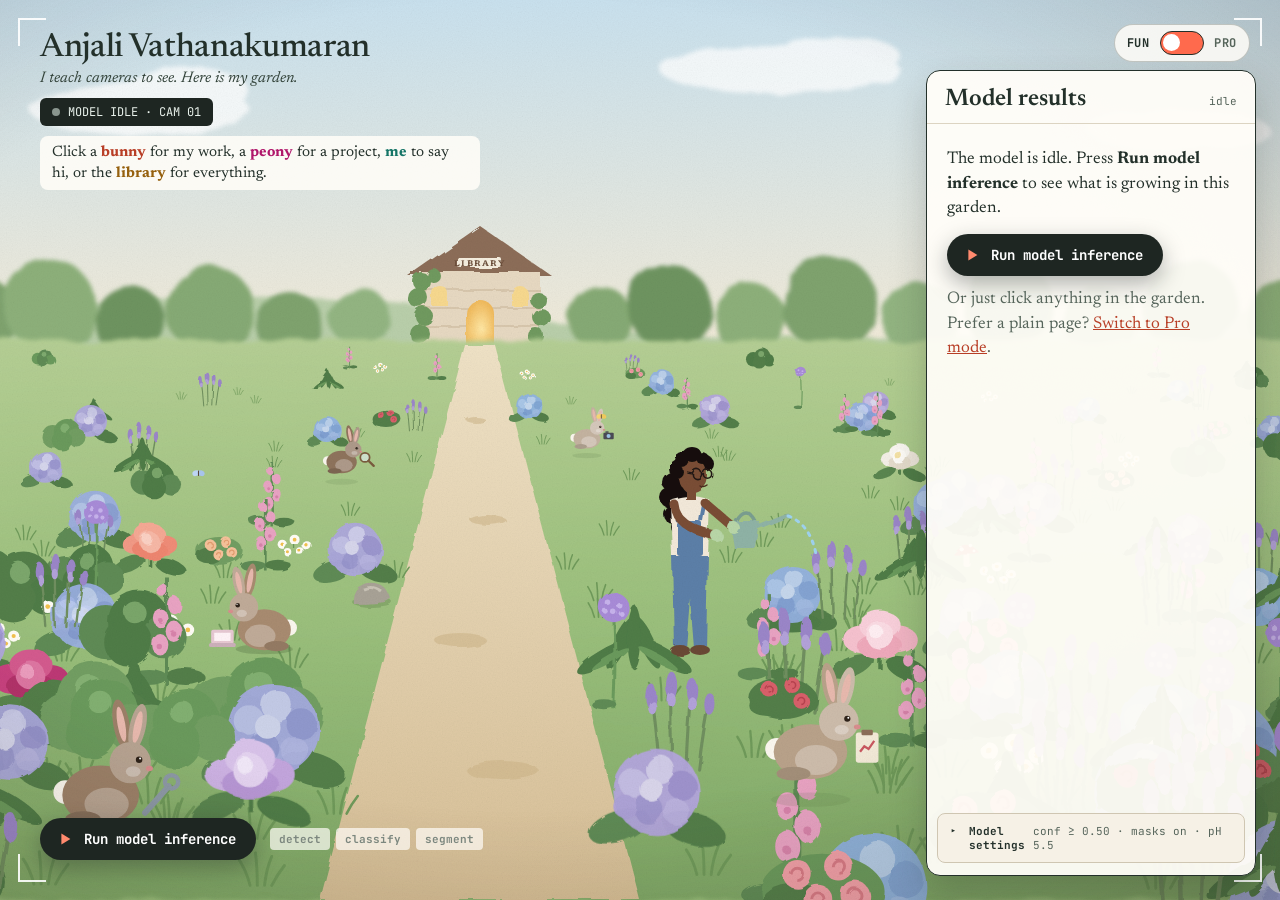
==== site/index.html @ 5f3bd673 "website creation" ====
<!doctype html>
<html lang="en">
<head>
  <meta charset="utf-8">
  <meta name="viewport" content="width=device-width, initial-scale=1, viewport-fit=cover">
  <title>Anjali Vathanakumaran · The Garden</title>
  <meta name="description" content="Anjali Vathanakumaran, Computer Engineering at the University of Waterloo. A watercolour garden where a computer vision model finds my work experience and projects.">
  <link rel="icon" href="favicon.svg" type="image/svg+xml">
  <link rel="canonical" href="https://anjaliv.ca/">
  <meta property="og:type" content="website">
  <meta property="og:url" content="https://anjaliv.ca/">
  <meta property="og:title" content="Anjali Vathanakumaran · The Garden">
  <meta property="og:description" content="Computer Engineering at the University of Waterloo. Firmware, computer vision and full-stack software.">
  <meta name="theme-color" content="#9BC07C">
  <link rel="preconnect" href="https://fonts.googleapis.com">
  <link rel="preconnect" href="https://fonts.gstatic.com" crossorigin>
  <link rel="stylesheet" href="https://fonts.googleapis.com/css2?family=Newsreader:ital,opsz,wght@0,6..72,400;0,6..72,500;0,6..72,600;1,6..72,400&family=JetBrains+Mono:wght@400;600;700&display=swap">
  <link rel="stylesheet" href="assets/css/garden.css">
</head>
<body>
  <main class="stage" id="stage">
    <svg id="scene" viewBox="0 0 1440 900" preserveAspectRatio="xMidYMid slice" role="img"
         aria-label="A watercolour garden path leading to a small stone library. Bunnies hop between peonies and hydrangeas while a gardener waters the flowers."></svg>

    <div class="corners" aria-hidden="true"><i></i><i></i><i></i><i></i></div>

    <header class="hud">
      <h1 class="name" id="name"></h1>
      <p class="tagline" id="tagline"></p>
      <p class="live" id="live"><span class="dot"></span><span id="liveText">MODEL IDLE · CAM 01</span></p>
      <p class="hint" id="hint">Click a <b class="c-bunny">bunny</b> for my work, a <b class="c-peony">peony</b> for a project, <b class="c-person">me</b> to say hi, or the <b class="c-building">library</b> for everything.</p>
      <p class="pan-hint">Drag to look around. Tap anything to inspect it.</p>
    </header>

    <a class="mode" href="pro.html" aria-label="Switch to Pro mode">
      <span class="on">Fun</span><span class="switch" aria-hidden="true"><span></span></span><span>Pro</span>
    </a>

    <div class="controls">
      <button class="run" id="runBtn" type="button">
        <svg viewBox="0 0 20 20" aria-hidden="true"><path id="runIcon" d="M6 4 L16 10 L6 16 Z"></path></svg>
        <span id="runLabel">Run model inference</span>
      </button>
      <ol class="stages" id="stages" aria-label="Model pipeline">
        <li data-stage="detect">detect</li>
        <li data-stage="classify">classify</li>
        <li data-stage="segment">segment</li>
      </ol>
    </div>

    <button class="panel-toggle" id="panelToggle" type="button" aria-controls="panel" aria-expanded="false">Model results</button>
    <aside class="panel" id="panel" aria-label="Model results">
      <div class="panel-head">
        <h2>Model results</h2>
        <span class="count" id="objCount">idle</span>
      </div>
      <div class="panel-body" id="panelBody"></div>
      <details class="settings" id="settings">
        <summary><span>Model settings</span><span class="summary-vals" id="settingsSummary"></span></summary>
        <label for="conf">Confidence threshold <output id="confOut">0.50</output></label>
        <input type="range" id="conf" min="0.1" max="0.95" step="0.05" value="0.5">
        <label class="check" for="masks"><input type="checkbox" id="masks" checked> Show segmentation masks</label>
        <label for="ph">Soil pH <output id="phOut">5.5</output></label>
        <input type="range" id="ph" min="4.5" max="8" step="0.1" value="5.5">
        <p class="small">Hydrangeas really do change colour with soil pH: acidic soil turns them blue, alkaline soil turns them pink.</p>
        <p class="small">The detections here are scripted for fun. The work behind them is real.</p>
      </details>
    </aside>

    <div class="hovercard" id="hovercard" hidden></div>
  </main>

  <div class="overlay" id="overlay" hidden>
    <div class="window" id="window" role="dialog" aria-modal="true" aria-labelledby="winTitle"></div>
  </div>

  <noscript><p class="noscript">This garden needs JavaScript. <a href="pro.html">See the Pro version instead.</a></p></noscript>

  <script src="assets/js/data.js"></script>
  <script src="assets/js/garden.js"></script>
</body>
</html>
---- site/assets/css/garden.css ----
/* The garden (Fun mode). One screen, no page scroll: windows scroll inside themselves. */
:root {
  --ink: #23302A;
  --muted: #56655B;
  --paper: #FFFDF8;
  --paper-2: #F6F1E6;
  --rule: #DCD4C2;
  --hud: #1E2622;
  --bunny: #FF6A4D;
  --bunny-ink: #B83E26;
  --peony: #E0218A;
  --peony-ink: #B0176B;
  --person: #1E9C8C;
  --person-ink: #157567;
  --building: #E8A33D;
  --building-ink: #95600E;
  --serif: "Newsreader", Georgia, "Times New Roman", serif;
  --mono: "JetBrains Mono", ui-monospace, Menlo, Consolas, monospace;
  color-scheme: light;
}

* { box-sizing: border-box; }
html, body { height: 100%; margin: 0; }
body { background: #CFE3D2; color: var(--ink); font-family: var(--serif); overflow: hidden; }
button { font: inherit; color: inherit; cursor: pointer; }
a { color: inherit; }
:focus-visible { outline: 3px solid var(--peony); outline-offset: 3px; }
[hidden] { display: none !important; }

.stage { position: relative; width: 100%; height: 100vh; height: 100dvh; overflow: hidden; background: linear-gradient(#CFE6F2 0 38%, #9BC07C 38% 100%); }
#scene { position: absolute; inset: 0; width: 100%; height: 100%; display: block; }
#scene .hit { cursor: pointer; }
#scene .hit:focus-visible { outline: none; }
#scene .hit:focus-visible .focus-ring { opacity: 1; }
.focus-ring { opacity: 0; fill: none; stroke: #FFFFFF; stroke-width: 2; stroke-dasharray: 5 4; }

/* viewfinder corners */
.corners i { position: absolute; width: 28px; height: 28px; border: 0 solid rgba(255, 255, 255, .9); pointer-events: none; }
.corners i:nth-child(1) { left: 18px; top: 18px; border-left-width: 2px; border-top-width: 2px; }
.corners i:nth-child(2) { right: 18px; top: 18px; border-right-width: 2px; border-top-width: 2px; }
.corners i:nth-child(3) { left: 18px; bottom: 18px; border-left-width: 2px; border-bottom-width: 2px; }
.corners i:nth-child(4) { right: 18px; bottom: 18px; border-right-width: 2px; border-bottom-width: 2px; }

.hud { position: absolute; left: 40px; top: 32px; max-width: min(560px, 60vw); pointer-events: none; }
.name { margin: 0; font-size: clamp(26px, 2.6vw, 38px); font-weight: 500; line-height: 1.05; letter-spacing: -.01em; }
.tagline { margin: 4px 0 12px; font-size: clamp(15px, 1.2vw, 18px); font-style: italic; color: #33433A; }
.live { display: inline-flex; align-items: center; gap: 8px; margin: 0; padding: 6px 12px; border-radius: 6px; background: var(--hud); color: #E9F2EC; font-family: var(--mono); font-size: 12px; font-variant-numeric: tabular-nums; }
.live .dot { width: 8px; height: 8px; border-radius: 50%; background: #8A968F; }
.live.on .dot { background: #FF5A4A; animation: pulse 1.2s ease-in-out infinite; }
@keyframes pulse { 50% { opacity: .35; } }

.mode { position: absolute; top: 24px; right: 30px; display: flex; align-items: center; gap: 10px; text-decoration: none; font-family: var(--mono); font-size: 12px; font-weight: 700; letter-spacing: .06em; text-transform: uppercase; color: var(--ink); background: rgba(255, 253, 248, .85); padding: 6px 12px; border-radius: 999px; border: 1px solid rgba(35, 48, 42, .25); z-index: 3; }
.mode .switch { width: 44px; height: 24px; border-radius: 999px; background: var(--bunny); border: 1.5px solid var(--ink); position: relative; }
.mode .switch span { position: absolute; top: 2px; left: 2px; width: 17px; height: 17px; border-radius: 50%; background: #FFFFFF; transition: transform .2s; }
.mode:hover .switch span { transform: translateX(19px); }
.mode span:last-child { color: var(--muted); }

.controls { position: absolute; left: 40px; bottom: 40px; display: flex; align-items: center; gap: 14px; flex-wrap: wrap; z-index: 2; }
.run { display: inline-flex; align-items: center; gap: 10px; padding: 12px 20px 12px 16px; border-radius: 999px; border: 0; background: var(--hud); color: #FFFFFF; font-family: var(--mono); font-size: 14px; font-weight: 700; box-shadow: 0 8px 22px rgba(30, 38, 34, .35); }
.run svg { width: 18px; height: 18px; fill: #FF8A6E; }
.run:hover { background: #2C3832; }
.run.on svg { fill: #FFFFFF; }
.stages { display: flex; gap: 6px; margin: 0; padding: 0; list-style: none; font-family: var(--mono); font-size: 11px; font-weight: 700; }
.stages li { padding: 4px 9px; border-radius: 4px; background: rgba(255, 253, 248, .7); color: #7C877F; }
.stages li.done { background: #DDEBDD; color: #2F6B3A; }
.stages li.done::after { content: " ✓"; }
.stages li.active { background: var(--hud); color: #FFFFFF; }

.hint { margin: 10px 0 0; padding: 6px 12px; border-radius: 8px; background: rgba(255, 253, 248, .88); font-size: 15px; line-height: 1.4; max-width: 440px; }
.c-bunny { color: var(--bunny-ink); } .c-peony { color: var(--peony-ink); } .c-person { color: var(--person-ink); } .c-building { color: var(--building-ink); }

/* results panel */
.panel { position: absolute; right: 24px; top: 70px; bottom: 24px; width: 330px; display: flex; flex-direction: column; background: rgba(255, 253, 248, .95); border: 1.5px solid var(--ink); border-radius: 14px; box-shadow: 0 16px 36px rgba(30, 38, 34, .22); overflow: hidden; z-index: 2; }
.panel-head { display: flex; align-items: baseline; justify-content: space-between; padding: 16px 18px 12px; border-bottom: 1px solid var(--rule); }
.panel-head h2 { margin: 0; font-size: 24px; font-weight: 600; }
.count { font-family: var(--mono); font-size: 11px; color: var(--muted); }
.panel-body { flex: 1; overflow-y: auto; padding: 6px 10px 10px; }
.idle { padding: 18px 10px; display: grid; gap: 12px; }
.idle p { margin: 0; font-size: 17px; line-height: 1.45; }
.idle .run { justify-self: start; }
.idle .small a { color: var(--bunny-ink); }
.group-title { font-family: var(--mono); font-size: 10.5px; font-weight: 700; letter-spacing: .1em; color: var(--muted); padding: 10px 8px 4px; margin: 0; }
.row { width: 100%; display: grid; grid-template-columns: 10px 40px minmax(0, 1fr) auto; gap: 8px; align-items: center; padding: 7px 8px; border: 0; border-radius: 6px; background: transparent; text-align: left; font-family: var(--serif); font-size: 15px; animation: rowin .35s ease both; }
.row:hover, .row.hl { background: #F2EADB; }
.row .sw { width: 10px; height: 10px; }
.row .cf { font-family: var(--mono); font-size: 11px; font-variant-numeric: tabular-nums; }
.row .yr { font-family: var(--mono); font-size: 11px; color: var(--muted); }
.row .nm { min-width: 0; overflow: hidden; text-overflow: ellipsis; white-space: nowrap; }
@keyframes rowin { from { opacity: 0; transform: translateX(8px); } }
.small { margin: 0; font-size: 13px; line-height: 1.45; color: var(--muted); }

.settings { margin: 0 10px 12px; border: 1px solid #CFC6B2; border-radius: 8px; background: var(--paper-2); }
.settings summary { display: flex; justify-content: space-between; gap: 8px; padding: 10px 12px; font-family: var(--mono); font-size: 11px; font-weight: 700; cursor: pointer; list-style: none; }
.settings summary::-webkit-details-marker { display: none; }
.settings summary::before { content: "▸"; margin-right: 4px; }
.settings[open] summary::before { content: "▾"; }
.settings summary span:first-child { flex: 1; }
.summary-vals { font-weight: 400; color: var(--muted); }
.settings label { display: flex; justify-content: space-between; padding: 6px 12px 0; font-family: var(--mono); font-size: 11px; }
.settings label.check { justify-content: flex-start; gap: 8px; align-items: center; padding-bottom: 6px; }
.settings input[type="range"] { width: calc(100% - 24px); margin: 4px 12px 8px; accent-color: var(--bunny); }
.settings .small { padding: 0 12px 10px; font-size: 12px; }

.panel-toggle { display: none; }
.pan-hint { display: none; }

/* hover card */
.hovercard { position: absolute; z-index: 4; width: 260px; background: var(--paper); border: 1.5px solid var(--ink); border-top: 5px solid var(--c, var(--bunny)); border-radius: 10px; padding: 11px 14px 13px; box-shadow: 0 10px 24px rgba(30, 38, 34, .25); pointer-events: none; display: grid; gap: 4px; }
.hovercard .k { font-family: var(--mono); font-size: 11px; color: var(--muted); }
.hovercard .t { font-size: 21px; font-weight: 600; line-height: 1.1; }
.hovercard .d { font-size: 15px; font-style: italic; line-height: 1.35; }
.hovercard .go { font-family: var(--mono); font-size: 12px; font-weight: 700; color: var(--c-ink, var(--bunny-ink)); margin-top: 2px; }

/* windows */
.overlay { position: fixed; inset: 0; z-index: 10; display: grid; place-items: center; padding: 28px; background: rgba(24, 32, 27, .45); backdrop-filter: blur(3px); animation: fade .2s ease; }
@keyframes fade { from { opacity: 0; } }
.window { width: min(1180px, 100%); max-height: 100%; display: flex; flex-direction: column; background: var(--paper); border: 1.5px solid var(--ink); border-radius: 16px; box-shadow: 0 24px 60px rgba(20, 28, 24, .35); overflow: hidden; animation: pop .25s cubic-bezier(.2, .9, .3, 1.1); }
@keyframes pop { from { opacity: 0; transform: translateY(14px) scale(.98); } }
.win-bar { display: flex; align-items: center; gap: 12px; padding: 10px 14px; background: var(--hud); color: #E9F2EC; font-family: var(--mono); font-size: 12px; }
.win-bar .dots { display: flex; gap: 6px; }
.win-bar .dots i { width: 11px; height: 11px; border-radius: 50%; background: #FF6A5A; }
.win-bar .dots i:nth-child(2) { background: #F2C14E; } .win-bar .dots i:nth-child(3) { background: #7BC67E; }
.win-bar .file { flex: 1; min-width: 0; overflow: hidden; text-overflow: ellipsis; white-space: nowrap; }
.win-bar .close { border: 1px solid rgba(255, 255, 255, .4); background: transparent; color: #FFFFFF; border-radius: 6px; padding: 4px 10px; font-family: var(--mono); font-size: 12px; }
.win-bar .close:hover { background: rgba(255, 255, 255, .12); }
.win-body { flex: 1; min-height: 0; overflow-y: auto; display: grid; grid-template-columns: 320px minmax(0, 1fr); }
.det-col { padding: 22px; border-right: 1px solid var(--rule); background: var(--paper-2); display: flex; flex-direction: column; gap: 14px; }
.crop { border-radius: 10px; overflow: hidden; border: 1px solid var(--rule); background: #A9C98A; aspect-ratio: 1 / 1; max-width: 100%; }
.crop svg { width: 100%; height: 100%; display: block; }
.json { margin: 0; padding: 12px 14px; border-radius: 8px; background: var(--hud); color: #D9E6DD; font-family: var(--mono); font-size: 12px; line-height: 1.6; white-space: pre-wrap; word-break: break-word; }
.json .k { color: #9FD3B5; } .json .s { color: #F6C38A; } .json .n { color: #FF9E86; }
.story { padding: 26px 38px 30px; display: flex; flex-direction: column; gap: 16px; min-width: 0; }
.meta { font-family: var(--mono); font-size: 12px; color: var(--muted); }
.story h2 { margin: 0; font-size: clamp(30px, 3.4vw, 46px); font-weight: 500; line-height: 1.06; letter-spacing: -.01em; text-wrap: balance; }
.story h2 mark { background: #FFE08A; padding: 0 .12em; border-radius: 4px; color: inherit; }
.story .role { margin: -8px 0 0; font-size: 18px; color: var(--muted); }
.story .intro { margin: 0; font-size: 19px; line-height: 1.55; max-width: 62ch; }
.stats { display: flex; flex-wrap: wrap; gap: 14px; }
.stat { min-width: 170px; padding: 12px 16px; border: 1.5px solid var(--ink); border-radius: 12px; background: #FFE4DC; box-shadow: 3px 3px 0 var(--ink); display: grid; }
.stat:nth-child(2) { background: #FFF1C2; transform: rotate(1deg); } .stat:nth-child(3) { background: #E4ECFA; transform: rotate(-1deg); } .stat:nth-child(1) { transform: rotate(-1.5deg); }
.stat b { font-size: 28px; font-weight: 600; line-height: 1.1; }
.stat span { font-family: var(--mono); font-size: 11.5px; }
.sec { font-family: var(--mono); font-size: 11px; font-weight: 700; letter-spacing: .12em; color: var(--muted); padding: 6px 0 8px; border-bottom: 1px solid var(--rule); margin: 6px 0 0; }
.contrib { display: grid; grid-template-columns: minmax(160px, 260px) minmax(0, 1fr); gap: 20px; padding: 14px 0; border-bottom: 1px solid var(--rule); }
.contrib h3 { margin: 0; font-size: 19px; font-weight: 600; }
.contrib p { margin: 0; font-size: 16px; line-height: 1.55; }
.points { margin: 0; padding-left: 20px; display: grid; gap: 8px; font-size: 17px; line-height: 1.5; }
.chips { display: flex; flex-wrap: wrap; gap: 8px; }
.chips span { font-family: var(--mono); font-size: 12px; padding: 4px 10px; border-radius: 999px; border: 1px solid var(--ink); background: #FFFFFF; }
.btn { display: inline-flex; align-items: center; gap: 8px; align-self: flex-start; padding: 9px 16px; border-radius: 8px; border: 1.5px solid var(--ink); background: #FFFFFF; font-family: var(--mono); font-size: 13px; font-weight: 700; text-decoration: none; }
.btn.primary { background: var(--hud); color: #FFFFFF; border-color: var(--hud); }
.win-foot { display: flex; align-items: center; gap: 12px; padding: 12px 16px; border-top: 1px solid var(--rule); background: var(--paper-2); }
.win-foot .pos { flex: 1; text-align: center; font-family: var(--mono); font-size: 12px; color: var(--muted); }
.win-foot .btn:disabled { opacity: .4; cursor: default; }

/* model card + library */
.card-table { display: grid; grid-template-columns: 150px minmax(0, 1fr); border-top: 1px solid var(--rule); }
.card-table dt, .card-table dd { margin: 0; padding: 10px 0; border-bottom: 1px solid var(--rule); font-size: 16px; line-height: 1.5; }
.card-table dt { font-family: var(--mono); font-size: 12px; color: var(--muted); padding-top: 13px; }
.copy { margin-left: 8px; padding: 2px 8px; border: 1px solid var(--rule); border-radius: 6px; background: #FFFFFF; font-family: var(--mono); font-size: 11px; }
.shelf-wrap { padding: 28px; display: grid; gap: 18px; }
.shelf { display: flex; align-items: flex-end; gap: 10px; padding: 24px 24px 0; min-height: 300px; border: 1.5px solid var(--ink); border-bottom-width: 14px; border-radius: 10px 10px 4px 4px; background: #F3E6D3; overflow-x: auto; }
.book { flex: none; width: 74px; padding: 0; border: 1.5px solid var(--ink); border-radius: 6px 6px 2px 2px; display: flex; align-items: center; justify-content: center; transition: transform .2s; }
.book:hover, .book:focus-visible { transform: translateY(-14px) rotate(-2deg); }
.book span { writing-mode: vertical-rl; transform: rotate(180deg); font-size: 19px; font-weight: 600; }
.book small { display: block; font-family: var(--mono); font-size: 10px; font-weight: 400; margin-top: 6px; }

.noscript { position: fixed; inset: auto 0 0; margin: 0; padding: 16px; background: var(--paper); text-align: center; font-size: 18px; }

/* phones and narrow windows: results become a bottom sheet */
@media (max-width: 900px) {
  .hud { left: 20px; top: 20px; right: 20px; max-width: none; }
  .mode { top: auto; bottom: 20px; right: 16px; }
  .controls { left: 16px; bottom: 20px; right: 120px; }
  .stages { display: none; }
  .run { padding: 10px 14px; font-size: 13px; }
  .hint { display: none; }
  .pan-hint { display: block; margin: 8px 0 0; font-family: var(--mono); font-size: 11px; color: #23302A; background: rgba(255, 253, 248, .85); padding: 4px 8px; border-radius: 6px; width: max-content; }
  .panel-toggle { display: block; position: absolute; right: 16px; top: 20px; z-index: 3; padding: 8px 12px; border-radius: 999px; border: 1.5px solid var(--ink); background: var(--paper); font-family: var(--mono); font-size: 12px; font-weight: 700; }
  .hud { right: 150px; }
  .panel { left: 12px; right: 12px; top: auto; bottom: 12px; width: auto; height: 62%; transform: translateY(110%); transition: transform .3s; z-index: 5; }
  .panel.open { transform: none; }
  .overlay { padding: 0; }
  .window { height: 100%; border-radius: 0; }
  .win-body { grid-template-columns: 1fr; }
  .det-col { border-right: 0; border-bottom: 1px solid var(--rule); }
  .crop { max-width: 240px; }
  .story { padding: 22px 20px 28px; }
  .contrib { grid-template-columns: 1fr; gap: 6px; }
  .card-table { grid-template-columns: 1fr; }
  .card-table dt { border-bottom: 0; padding-bottom: 0; }
}

@media (prefers-reduced-motion: reduce) {
  *, *::before, *::after { animation: none !important; transition: none !important; }
}

/* ambient motion in the scene */
#scene .clouds { animation: drift 70s ease-in-out infinite alternate; }
@keyframes drift { to { transform: translateX(90px); } }
#scene .water { animation: flow .9s linear infinite; }
@keyframes flow { to { stroke-dashoffset: -18; } }
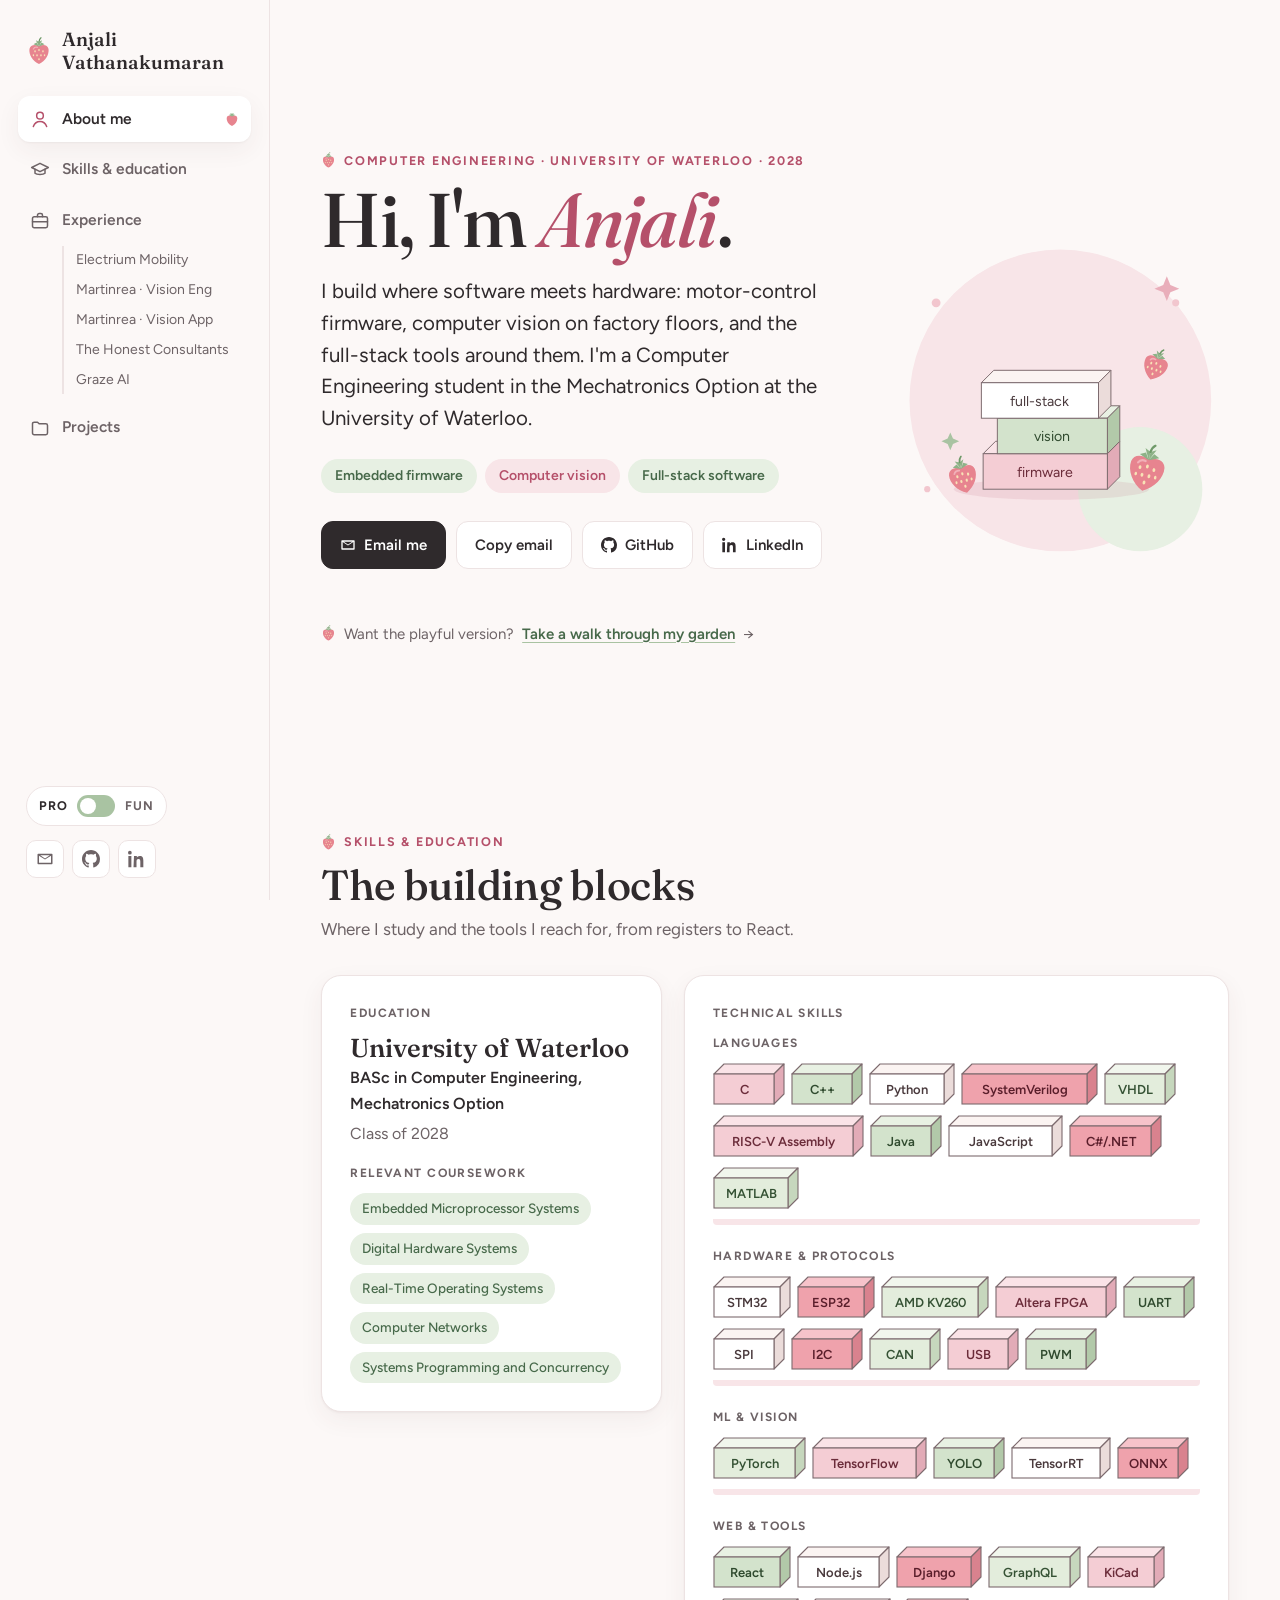
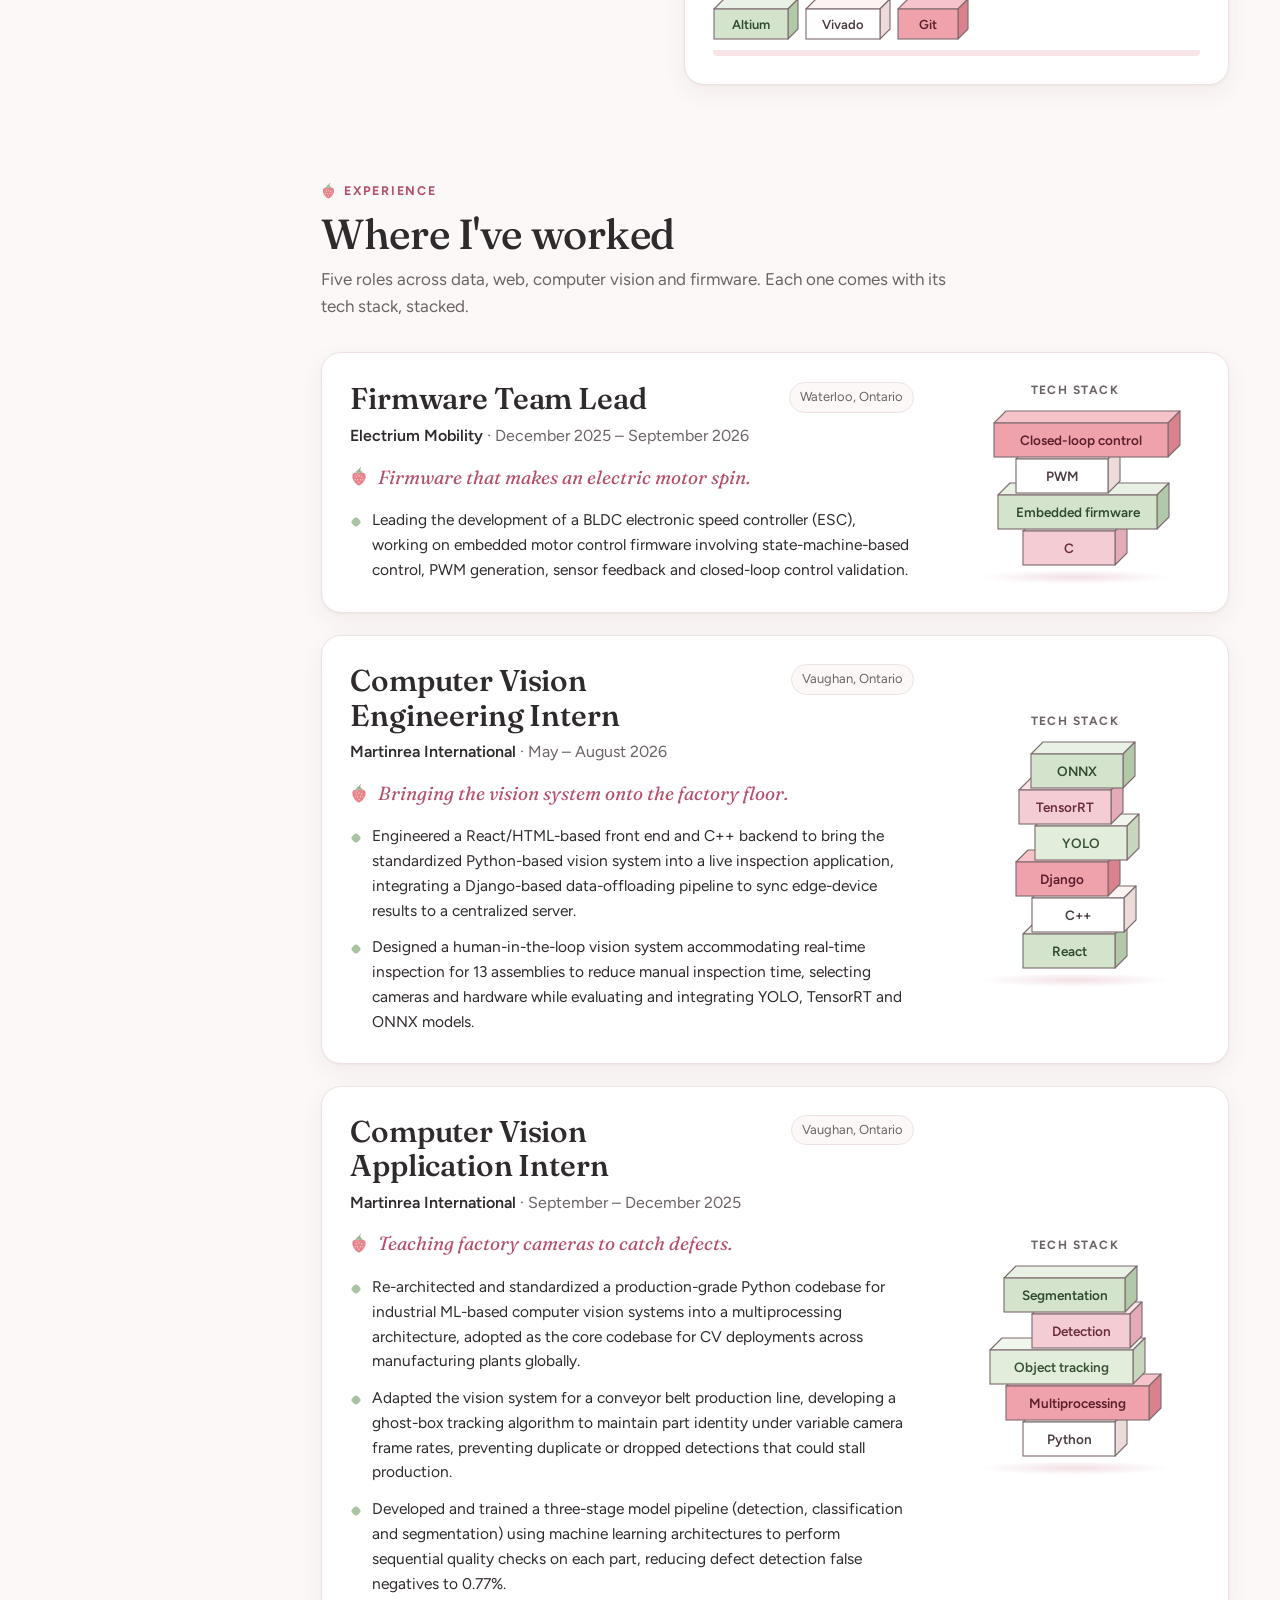
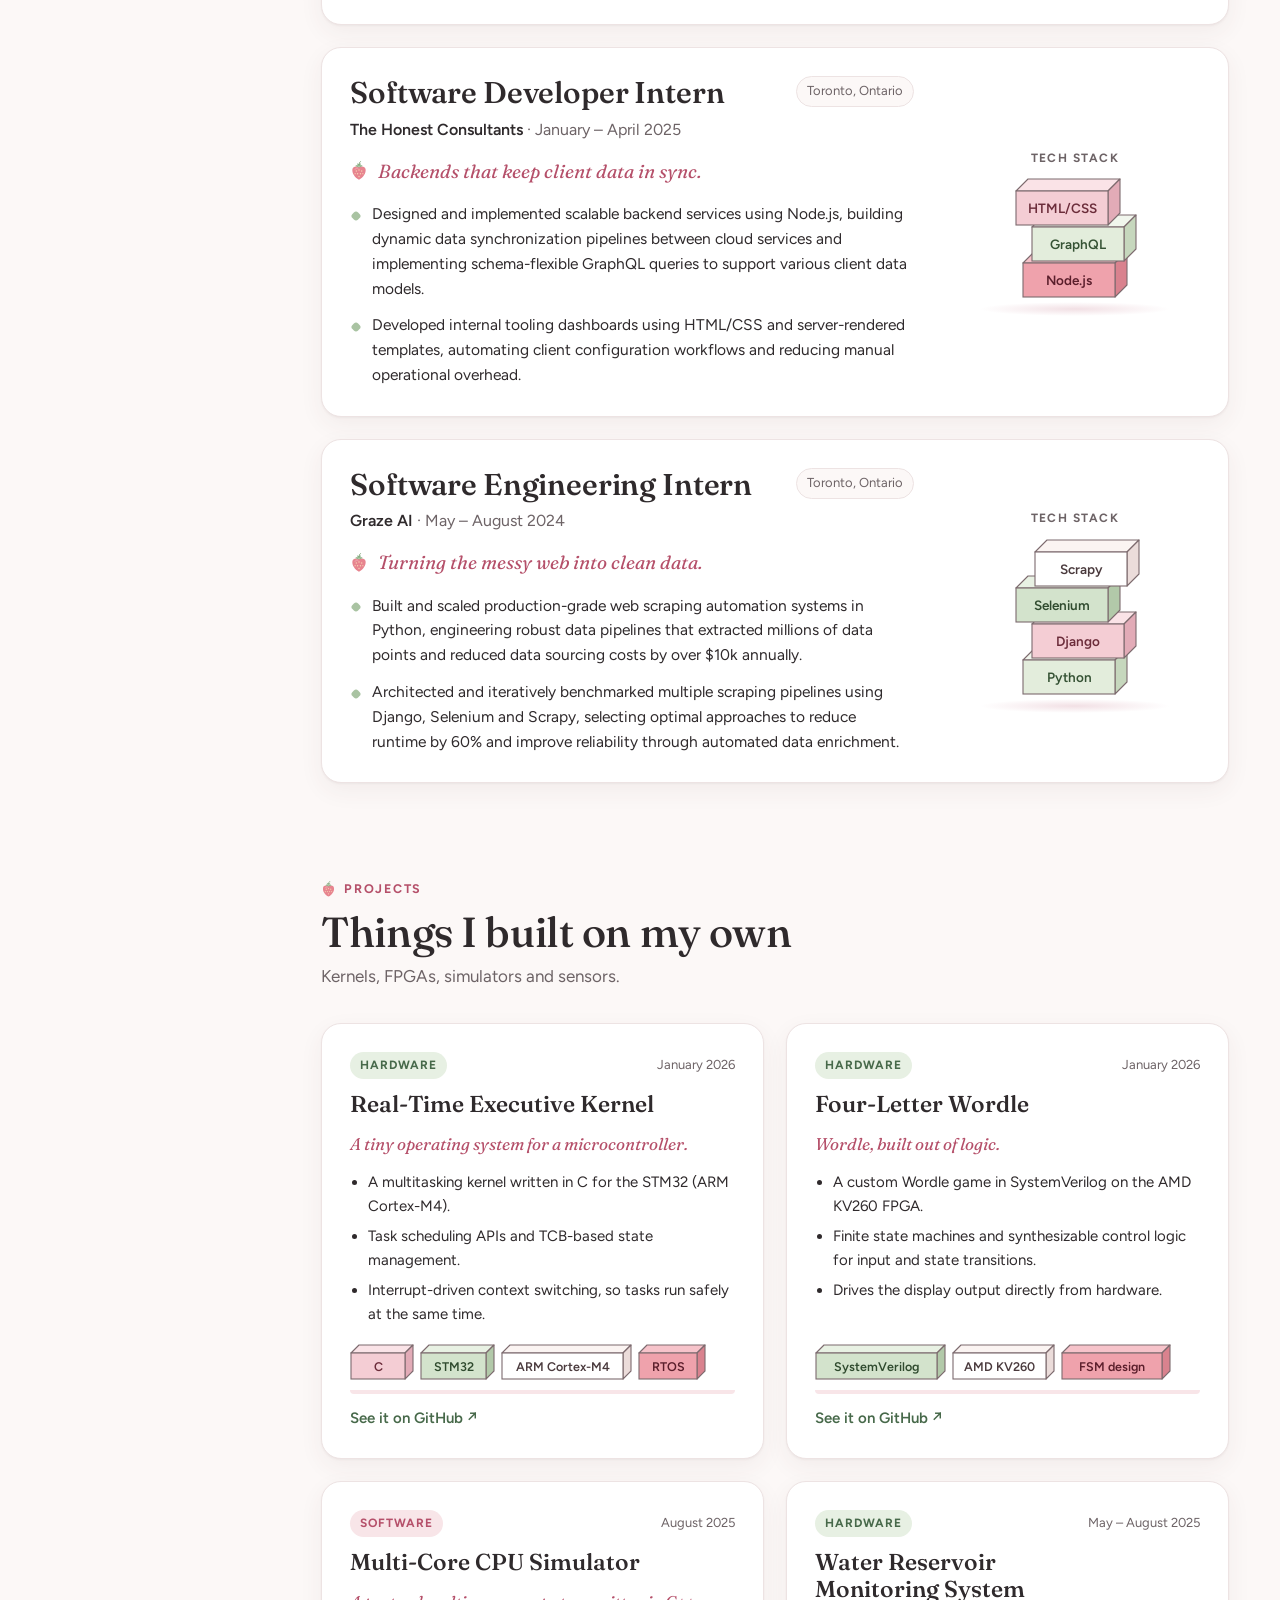
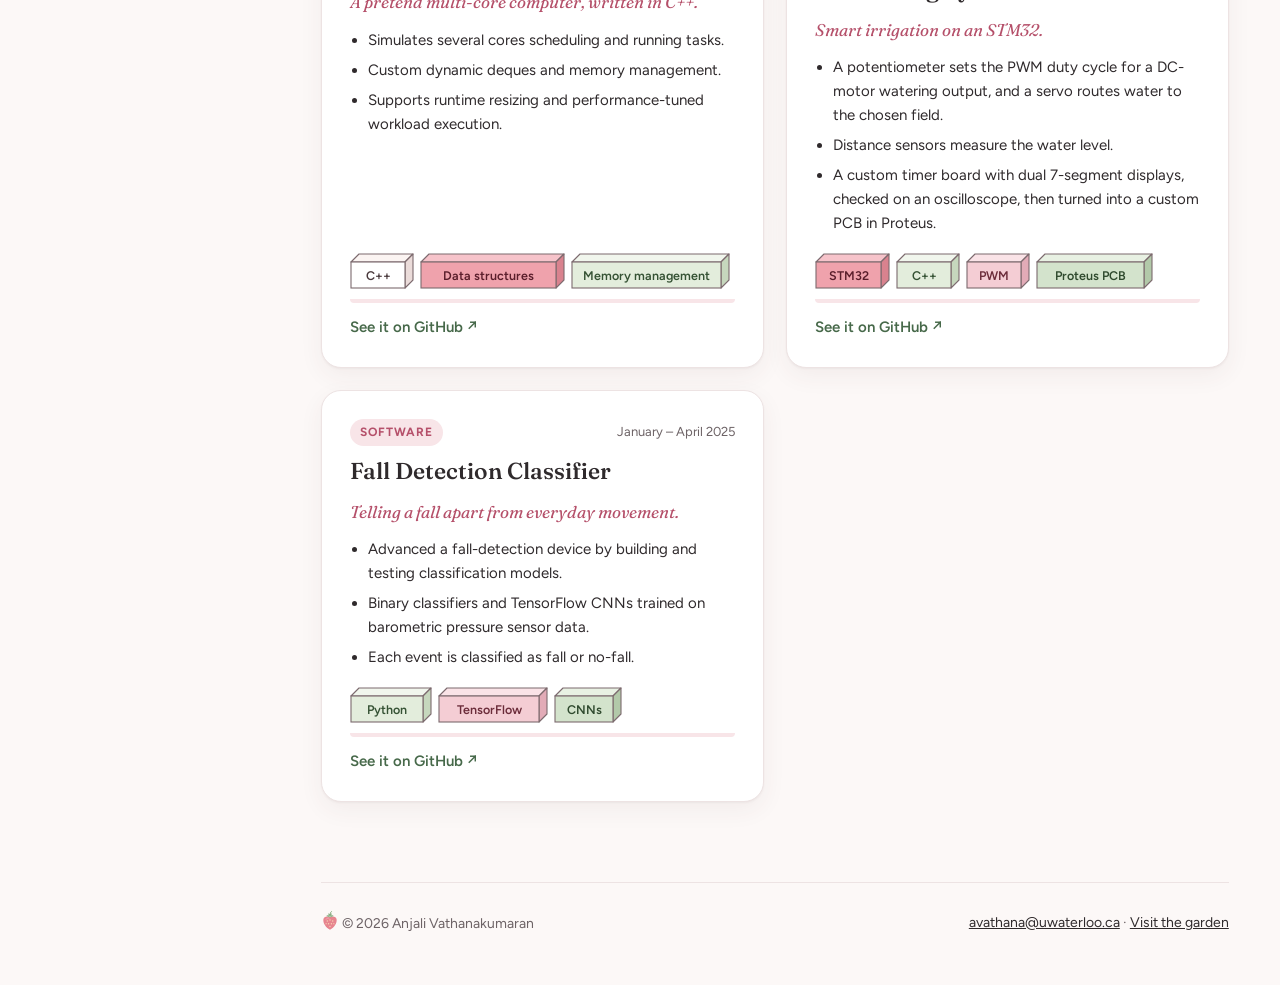
==== commit a855373f: "fixed pro visuals" ====
--- a/site/index.html
+++ b/site/index.html
@@ -3,80 +3,65 @@
 <head>
   <meta charset="utf-8">
   <meta name="viewport" content="width=device-width, initial-scale=1, viewport-fit=cover">
-  <title>Anjali Vathanakumaran · The Garden</title>
-  <meta name="description" content="Anjali Vathanakumaran, Computer Engineering at the University of Waterloo. A watercolour garden where a computer vision model finds my work experience and projects.">
+  <title>Anjali Vathanakumaran · Computer Engineering</title>
+  <meta name="description" content="Anjali Vathanakumaran, Computer Engineering (Mechatronics) at the University of Waterloo. Firmware, computer vision and full-stack software.">
   <link rel="icon" href="favicon.svg" type="image/svg+xml">
   <link rel="canonical" href="https://anjaliv.ca/">
   <meta property="og:type" content="website">
   <meta property="og:url" content="https://anjaliv.ca/">
-  <meta property="og:title" content="Anjali Vathanakumaran · The Garden">
+  <meta property="og:title" content="Anjali Vathanakumaran · Computer Engineering">
   <meta property="og:description" content="Computer Engineering at the University of Waterloo. Firmware, computer vision and full-stack software.">
-  <meta name="theme-color" content="#9BC07C">
+  <meta name="theme-color" content="#F7E1E5">
   <link rel="preconnect" href="https://fonts.googleapis.com">
   <link rel="preconnect" href="https://fonts.gstatic.com" crossorigin>
-  <link rel="stylesheet" href="https://fonts.googleapis.com/css2?family=Newsreader:ital,opsz,wght@0,6..72,400;0,6..72,500;0,6..72,600;1,6..72,400&family=JetBrains+Mono:wght@400;600;700&display=swap">
-  <link rel="stylesheet" href="assets/css/garden.css">
+  <link rel="stylesheet" href="https://fonts.googleapis.com/css2?family=Fraunces:ital,opsz,wght,SOFT@0,9..144,400..650,50;1,9..144,400,50&family=Figtree:wght@400;500;600;700&display=swap">
+  <link rel="stylesheet" href="assets/css/pro.css">
 </head>
 <body>
-  <main class="stage" id="stage">
-    <svg id="scene" viewBox="0 0 1440 900" preserveAspectRatio="xMidYMid slice" role="img"
-         aria-label="A watercolour garden path leading to a small stone library. Bunnies hop between peonies and hydrangeas while a gardener waters the flowers."></svg>
+  <svg width="0" height="0" style="position:absolute" aria-hidden="true">
+    <symbol id="berry" viewBox="0 0 32 36">
+      <path d="M16 34 C 8 30 3 22 4 15 C 5 10 10 9 16 11 C 22 9 27 10 28 15 C 29 22 24 30 16 34 Z" fill="#E7848F"/>
+      <path d="M9 15 C 10 13 12 12.5 14 13" fill="none" stroke="#F2B0B8" stroke-width="1.6" stroke-linecap="round"/>
+      <g fill="#F8E2B6"><ellipse cx="11" cy="18" rx="1" ry="1.4"/><ellipse cx="16" cy="16.5" rx="1" ry="1.4"/><ellipse cx="21" cy="18" rx="1" ry="1.4"/><ellipse cx="13.5" cy="23" rx="1" ry="1.4"/><ellipse cx="18.5" cy="23" rx="1" ry="1.4"/><ellipse cx="16" cy="28" rx="1" ry="1.4"/><ellipse cx="9" cy="23" rx=".9" ry="1.3"/><ellipse cx="23" cy="23" rx=".9" ry="1.3"/></g>
+      <g fill="#8DB287"><path d="M16 12 L 9 9 L 13 7 Z"/><path d="M16 12 L 23 9 L 19 7 Z"/><path d="M16 12 L 12 4 L 16 6 Z"/><path d="M16 12 L 20 4 L 16 6 Z"/></g>
+      <path d="M16 6 Q 16.5 2.5 18.5 1" fill="none" stroke="#6F9A69" stroke-width="1.6" stroke-linecap="round"/>
+    </symbol>
+  </svg>
 
-    <div class="corners" aria-hidden="true"><i></i><i></i><i></i><i></i></div>
+  <a class="skip" href="#main">Skip to content</a>
 
-    <header class="hud">
-      <h1 class="name" id="name"></h1>
-      <p class="tagline" id="tagline"></p>
-      <p class="live" id="live"><span class="dot"></span><span id="liveText">MODEL IDLE · CAM 01</span></p>
-      <p class="hint" id="hint">Click a <b class="c-bunny">bunny</b> for my work, a <b class="c-peony">peony</b> for a project, <b class="c-person">me</b> to say hi, or the <b class="c-building">library</b> for everything.</p>
-      <p class="pan-hint">Drag to look around. Tap anything to inspect it.</p>
-    </header>
+  <div class="shell">
+    <nav class="tabs" aria-label="Sections">
+      <a class="brand" href="#about"><svg class="berry" aria-hidden="true"><use href="#berry"/></svg><span id="brandName"></span></a>
+      <ul class="tab-list" id="tabList">
+        <li><a class="tab" href="#about" data-sec="about">
+          <svg viewBox="0 0 24 24" aria-hidden="true"><circle cx="12" cy="8" r="4"/><path d="M4 21c1.5-4 4.5-6 8-6s6.5 2 8 6"/></svg>About me</a></li>
+        <li><a class="tab" href="#skills" data-sec="skills">
+          <svg viewBox="0 0 24 24" aria-hidden="true"><path d="M2 9l10-5 10 5-10 5z"/><path d="M6 11v5c2 2 10 2 12 0v-5"/></svg>Skills &amp; education</a></li>
+        <li><a class="tab" href="#experience" data-sec="experience">
+          <svg viewBox="0 0 24 24" aria-hidden="true"><rect x="3" y="7" width="18" height="13" rx="2"/><path d="M9 7V5a2 2 0 0 1 2-2h2a2 2 0 0 1 2 2v2M3 13h18"/></svg>Experience</a>
+          <ul class="sub-list" id="expSubList"></ul></li>
+        <li><a class="tab" href="#projects" data-sec="projects">
+          <svg viewBox="0 0 24 24" aria-hidden="true"><path d="M3 7a2 2 0 0 1 2-2h4l2 2h8a2 2 0 0 1 2 2v9a2 2 0 0 1-2 2H5a2 2 0 0 1-2-2z"/></svg>Projects</a></li>
+      </ul>
+      <div class="nav-foot">
+        <a class="mode" href="garden.html" aria-label="Switch to Fun mode, a garden">
+          <span class="on">Pro</span><span class="switch" aria-hidden="true"><span></span></span><span>Fun</span>
+        </a>
+        <div class="nav-links" id="navLinks"></div>
+      </div>
+    </nav>
 
-    <a class="mode" href="pro.html" aria-label="Switch to Pro mode">
-      <span class="on">Fun</span><span class="switch" aria-hidden="true"><span></span></span><span>Pro</span>
-    </a>
-
-    <div class="controls">
-      <button class="run" id="runBtn" type="button">
-        <svg viewBox="0 0 20 20" aria-hidden="true"><path id="runIcon" d="M6 4 L16 10 L6 16 Z"></path></svg>
-        <span id="runLabel">Run model inference</span>
-      </button>
-      <ol class="stages" id="stages" aria-label="Model pipeline">
-        <li data-stage="detect">detect</li>
-        <li data-stage="classify">classify</li>
-        <li data-stage="segment">segment</li>
-      </ol>
-    </div>
-
-    <button class="panel-toggle" id="panelToggle" type="button" aria-controls="panel" aria-expanded="false">Model results</button>
-    <aside class="panel" id="panel" aria-label="Model results">
-      <div class="panel-head">
-        <h2>Model results</h2>
-        <span class="count" id="objCount">idle</span>
-      </div>
-      <div class="panel-body" id="panelBody"></div>
-      <details class="settings" id="settings">
-        <summary><span>Model settings</span><span class="summary-vals" id="settingsSummary"></span></summary>
-        <label for="conf">Confidence threshold <output id="confOut">0.50</output></label>
-        <input type="range" id="conf" min="0.1" max="0.95" step="0.05" value="0.5">
-        <label class="check" for="masks"><input type="checkbox" id="masks" checked> Show segmentation masks</label>
-        <label for="ph">Soil pH <output id="phOut">5.5</output></label>
-        <input type="range" id="ph" min="4.5" max="8" step="0.1" value="5.5">
-        <p class="small">Hydrangeas really do change colour with soil pH: acidic soil turns them blue, alkaline soil turns them pink.</p>
-        <p class="small">The detections here are scripted for fun. The work behind them is real.</p>
-      </details>
-    </aside>
-
-    <div class="hovercard" id="hovercard" hidden></div>
-  </main>
-
-  <div class="overlay" id="overlay" hidden>
-    <div class="window" id="window" role="dialog" aria-modal="true" aria-labelledby="winTitle"></div>
+    <main id="main" tabindex="-1">
+      <section class="sec hero" id="about" aria-labelledby="aboutTitle"></section>
+      <section class="sec" id="skills" aria-labelledby="skillsTitle"></section>
+      <section class="sec" id="experience" aria-labelledby="expTitle"></section>
+      <section class="sec" id="projects" aria-labelledby="projTitle"></section>
+      <footer class="foot" id="foot"></footer>
+    </main>
   </div>
 
-  <noscript><p class="noscript">This garden needs JavaScript. <a href="pro.html">See the Pro version instead.</a></p></noscript>
-
   <script src="assets/js/data.js"></script>
-  <script src="assets/js/garden.js"></script>
+  <script src="assets/js/pro.js"></script>
 </body>
 </html>
--- a/site/assets/css/pro.css
+++ b/site/assets/css/pro.css
@@ -0,0 +1,178 @@
+/* Pro mode: one scrolling page with sticky side tabs.
+   Muted pastels (rose pink, sage green, white) with a few small strawberries. Clean first, cute second. */
+:root {
+  --bg: #FCF8F7;
+  --surface: #FFFFFF;
+  --ink: #2F2A2C;
+  --muted: #6D6366;
+  --rule: #EDE3E3;
+  --pink: #E9AEBA;
+  --pink-soft: #F8E5E8;
+  --pink-deep: #B5506A;
+  --green: #A9C3A2;
+  --green-soft: #E7F0E3;
+  --green-deep: #47694A;
+  --berry: #E7848F;
+  --shadow: 0 1px 2px rgba(80, 50, 58, .05), 0 8px 24px rgba(80, 50, 58, .06);
+  --display: "Fraunces", Georgia, "Times New Roman", serif;
+  --sans: "Figtree", "Segoe UI", system-ui, sans-serif;
+  --nav-w: 270px;
+  color-scheme: light;
+}
+
+* { box-sizing: border-box; }
+html { scroll-behavior: smooth; }
+html, body { margin: 0; }
+body { background: var(--bg); color: var(--ink); font-family: var(--sans); font-size: 16px; line-height: 1.6; }
+a { color: inherit; }
+h1, h2, h3 { text-wrap: balance; }
+:focus-visible { outline: 3px solid var(--pink-deep); outline-offset: 3px; border-radius: 6px; }
+.skip { position: absolute; left: -999px; top: 8px; z-index: 10; background: var(--ink); color: #FFF; padding: 8px 14px; border-radius: 8px; }
+.skip:focus { left: 12px; }
+.berry { width: 1em; height: 1.1em; flex: none; }
+
+.shell { display: grid; grid-template-columns: var(--nav-w) minmax(0, 1fr); max-width: 1320px; margin: 0 auto; }
+
+/* ---------- side tabs ---------- */
+.tabs { position: sticky; top: 0; height: 100vh; height: 100dvh; padding: 28px 18px 22px; display: flex; flex-direction: column; gap: 22px; border-right: 1px solid var(--rule); }
+.brand { display: flex; align-items: center; gap: 10px; text-decoration: none; font-family: var(--display); font-size: 19px; font-weight: 550; line-height: 1.2; padding: 0 8px; }
+.brand .berry { font-size: 26px; }
+.tab-list, .sub-list { list-style: none; margin: 0; padding: 0; }
+.tab-list { display: grid; gap: 4px; }
+.tab { position: relative; display: flex; align-items: center; gap: 12px; padding: 11px 12px; border-radius: 12px; text-decoration: none; font-weight: 600; font-size: 15.5px; color: var(--muted); transition: background .2s, color .2s; }
+.tab svg { width: 20px; height: 20px; fill: none; stroke: currentColor; stroke-width: 1.8; stroke-linecap: round; stroke-linejoin: round; flex: none; }
+.tab:hover { background: var(--pink-soft); color: var(--ink); }
+.tab[aria-current="true"] { background: var(--surface); color: var(--ink); box-shadow: var(--shadow); }
+.tab[aria-current="true"] svg { stroke: var(--pink-deep); }
+.tab[aria-current="true"]::after { content: ""; position: absolute; right: 12px; width: 14px; height: 16px; background: url("data:image/svg+xml,%3Csvg xmlns='http://www.w3.org/2000/svg' viewBox='0 0 32 36'%3E%3Cpath d='M16 34C8 30 3 22 4 15c1-5 6-6 12-4 6-2 11-1 12 4 1 7-4 15-12 19Z' fill='%23E7848F'/%3E%3Cpath d='M16 12 9 9l4-2zm0 0 7-3-4-2zm0 0-4-8 4 2zm0 0 4-8-4 2z' fill='%238DB287'/%3E%3C/svg%3E") center / contain no-repeat; }
+.sub-list { margin: 2px 0 6px 44px; display: grid; gap: 1px; border-left: 2px solid var(--rule); }
+.sub-list a { display: block; padding: 5px 12px; font-size: 14px; color: var(--muted); text-decoration: none; margin-left: -2px; border-left: 2px solid transparent; line-height: 1.35; }
+.sub-list a:hover { color: var(--ink); }
+.sub-list a[aria-current="true"] { color: var(--pink-deep); border-left-color: var(--pink-deep); font-weight: 600; }
+.nav-foot { margin-top: auto; display: grid; gap: 14px; padding: 0 8px; }
+.mode { display: inline-flex; align-items: center; gap: 10px; justify-self: start; text-decoration: none; font-size: 12.5px; font-weight: 700; letter-spacing: .06em; text-transform: uppercase; color: var(--muted); padding: 8px 12px; border: 1px solid var(--rule); border-radius: 999px; background: var(--surface); }
+.mode .on { color: var(--ink); }
+.mode .switch { width: 38px; height: 22px; border-radius: 999px; background: var(--green); position: relative; }
+.mode .switch span { position: absolute; top: 3px; left: 3px; width: 16px; height: 16px; border-radius: 50%; background: #FFFFFF; transition: transform .2s; }
+.mode:hover .switch { background: var(--berry); }
+.mode:hover .switch span { transform: translateX(16px); }
+.nav-links { display: flex; gap: 8px; }
+.icon-link { width: 38px; height: 38px; display: grid; place-items: center; border-radius: 10px; border: 1px solid var(--rule); background: var(--surface); color: var(--muted); }
+.icon-link:hover { color: var(--pink-deep); border-color: var(--pink); }
+.icon-link svg { width: 18px; height: 18px; fill: currentColor; }
+
+/* ---------- sections ---------- */
+main { min-width: 0; padding: 0 clamp(20px, 4vw, 64px) 40px; outline: none; }
+.sec { padding-block: 72px 24px; scroll-margin-top: 8px; }
+.eyebrow { display: inline-flex; align-items: center; gap: 8px; margin: 0 0 10px; font-size: 12.5px; font-weight: 700; letter-spacing: .14em; text-transform: uppercase; color: var(--pink-deep); }
+.eyebrow .berry { font-size: 15px; }
+.sec-title { margin: 0 0 8px; font-family: var(--display); font-weight: 500; font-size: clamp(30px, 3.6vw, 42px); line-height: 1.1; letter-spacing: -.01em; }
+.sec-lead { margin: 0 0 32px; color: var(--muted); font-size: 17px; max-width: 60ch; }
+
+/* hero / about */
+.hero { padding-top: 64px; display: grid; grid-template-columns: minmax(0, 1.3fr) minmax(220px, .9fr); gap: 40px; align-items: center; min-height: min(92vh, 760px); }
+.hero > * { min-width: 0; }
+.hero h1 { margin: 0 0 18px; font-family: var(--display); font-weight: 500; font-size: clamp(44px, 6vw, 76px); line-height: 1.02; letter-spacing: -.02em; }
+.hero h1 em { font-style: italic; color: var(--pink-deep); }
+.hero .lead { font-size: clamp(18px, 1.6vw, 21px); line-height: 1.55; max-width: 34em; margin: 0 0 24px; }
+.pills { display: flex; flex-wrap: wrap; gap: 8px; margin: 0 0 28px; }
+.pill { font-size: 14px; font-weight: 600; padding: 6px 14px; border-radius: 999px; background: var(--green-soft); color: var(--green-deep); }
+.pill:nth-child(2) { background: var(--pink-soft); color: var(--pink-deep); }
+.actions { display: flex; flex-wrap: wrap; gap: 10px; align-items: center; }
+.btn { display: inline-flex; align-items: center; gap: 8px; padding: 11px 18px; border-radius: 12px; border: 1px solid var(--rule); background: var(--surface); font: inherit; font-weight: 600; font-size: 15px; text-decoration: none; cursor: pointer; color: var(--ink); }
+.btn:hover { border-color: var(--pink); }
+.btn.primary { background: var(--ink); color: #FFFFFF; border-color: var(--ink); }
+.btn.primary:hover { background: #463E41; }
+.btn svg { width: 16px; height: 16px; fill: currentColor; }
+.fun-link { display: inline-flex; align-items: center; gap: 8px; margin-top: 26px; color: var(--muted); font-size: 15px; text-decoration: none; }
+.fun-link b { color: var(--green-deep); font-weight: 600; text-decoration: underline; text-underline-offset: 3px; text-decoration-color: var(--green); }
+.hero-art { width: 100%; max-width: 420px; justify-self: center; aspect-ratio: 1 / 1; }
+.hero-art svg { width: 100%; height: 100%; display: block; }
+.copy-note { font-size: 13px; color: var(--green-deep); min-height: 1.4em; margin: 8px 0 0; }
+
+/* skills & education */
+.skills-grid { display: grid; grid-template-columns: minmax(260px, 1fr) minmax(0, 1.6fr); gap: 22px; align-items: start; }
+.skills-grid > * { min-width: 0; }
+.card { background: var(--surface); border: 1px solid var(--rule); border-radius: 20px; padding: 28px; box-shadow: var(--shadow); }
+.edu .school { margin: 6px 0 2px; font-family: var(--display); font-size: 26px; font-weight: 550; line-height: 1.15; }
+.edu .degree { margin: 0 0 4px; font-weight: 600; }
+.edu .class { margin: 0 0 18px; color: var(--muted); }
+.label { font-size: 12px; font-weight: 700; letter-spacing: .12em; text-transform: uppercase; color: var(--muted); margin: 0 0 10px; }
+.chips { display: flex; flex-wrap: wrap; gap: 8px; }
+.chip { font-size: 13.5px; padding: 5px 12px; border-radius: 999px; background: var(--pink-soft); }
+.edu .chip { background: var(--green-soft); color: var(--green-deep); font-weight: 500; }
+.shelves { display: grid; gap: 22px; }
+.shelf .label { display: flex; align-items: center; gap: 8px; }
+.shelf-row { display: flex; flex-wrap: wrap; gap: 10px 6px; align-items: flex-end; padding-bottom: 10px; border-bottom: 6px solid var(--pink-soft); border-radius: 0 0 4px 4px; }
+
+/* blocks: one SVG per block, drawn in pro.js */
+.block { display: block; overflow: visible; transition: transform .25s ease, opacity .35s ease; }
+.block text { font-family: var(--sans); font-weight: 600; }
+.shelf-row .block:hover, .stack .block:hover { transform: translateY(-4px); }
+
+/* experience */
+.jobs { display: grid; gap: 22px; }
+.job { display: grid; grid-template-columns: minmax(0, 1fr) 250px; gap: 36px; align-items: center; scroll-margin-top: 16px; }
+.job-head { display: flex; align-items: flex-start; justify-content: space-between; gap: 12px; }
+.job-title { margin: 0; font-family: var(--display); font-weight: 550; font-size: clamp(24px, 2.4vw, 30px); line-height: 1.15; letter-spacing: -.005em; }
+.job-org { margin: 6px 0 0; font-size: 16px; color: var(--muted); }
+.job-org b { color: var(--ink); font-weight: 600; }
+.job-loc { font-size: 13px; color: var(--muted); white-space: nowrap; padding: 4px 10px; border-radius: 999px; background: var(--bg); border: 1px solid var(--rule); }
+.tagline { display: flex; align-items: center; gap: 10px; margin: 16px 0 18px; font-family: var(--display); font-style: italic; font-size: 19px; line-height: 1.35; color: var(--pink-deep); }
+.tagline .berry { font-size: 18px; }
+.bullets { margin: 0; padding: 0; list-style: none; display: grid; gap: 12px; }
+.bullets li { position: relative; padding-left: 22px; font-size: 15.5px; line-height: 1.6; }
+.bullets li::before { content: ""; position: absolute; left: 2px; top: .62em; width: 8px; height: 8px; border-radius: 3px; background: var(--green); transform: rotate(45deg); }
+.stack { display: flex; flex-direction: column; align-items: center; gap: 10px; }
+.stack .label { margin: 0; }
+.blocks { display: flex; flex-direction: column-reverse; align-items: center; }
+.blocks .block:not(:first-child) { margin-bottom: -12px; }
+.blocks .block { transform: translateX(var(--x, 0)); }
+.blocks .block:hover { transform: translateX(var(--x, 0)) translateY(-4px); }
+.plate { width: 190px; height: 14px; border-radius: 50%; background: radial-gradient(closest-side, rgba(181, 80, 106, .18), transparent); margin-top: -6px; }
+.stack.pending .block { opacity: 0; transform: translateX(var(--x, 0)) translateY(-28px); }
+
+/* projects */
+.proj-grid { display: grid; grid-template-columns: repeat(auto-fill, minmax(320px, 1fr)); gap: 22px; }
+.proj { display: flex; flex-direction: column; gap: 12px; }
+.proj-top { display: flex; justify-content: space-between; align-items: center; gap: 10px; font-size: 13px; color: var(--muted); }
+.kind { font-size: 12px; font-weight: 700; letter-spacing: .08em; text-transform: uppercase; padding: 4px 10px; border-radius: 999px; background: var(--green-soft); color: var(--green-deep); }
+.kind.sw { background: var(--pink-soft); color: var(--pink-deep); }
+.proj h3 { margin: 0; font-family: var(--display); font-weight: 550; font-size: 23px; line-height: 1.2; }
+.proj .tag { margin: 0; font-style: italic; color: var(--pink-deep); font-family: var(--display); font-size: 17px; }
+.proj ul { margin: 0; padding-left: 18px; display: grid; gap: 6px; font-size: 15px; }
+.proj .shelf-row { margin-top: auto; border-bottom-width: 4px; padding-top: 6px; }
+.proj .more { font-weight: 600; color: var(--green-deep); text-decoration: none; font-size: 15px; }
+.proj .more:hover { text-decoration: underline; }
+
+/* footer */
+.foot { margin: 56px 0 10px; padding-top: 28px; border-top: 1px solid var(--rule); display: flex; flex-wrap: wrap; justify-content: space-between; align-items: center; gap: 12px; color: var(--muted); font-size: 14px; }
+.foot .berry { font-size: 18px; vertical-align: -3px; }
+.foot a { color: var(--ink); }
+
+/* ---------- narrow screens: tabs move to a sticky top bar ---------- */
+@media (max-width: 920px) {
+  .shell { grid-template-columns: 1fr; }
+  .tabs { position: sticky; top: env(safe-area-inset-top, 0px); z-index: 5; height: auto; padding: 10px 14px; gap: 8px; border-right: 0; border-bottom: 1px solid var(--rule); background: rgba(252, 248, 247, .95); backdrop-filter: blur(6px); flex-direction: row; align-items: center; overflow-x: auto; }
+  .brand span, .sub-list, .nav-links { display: none; }
+  .brand { padding: 0; }
+  .tab-list { display: flex; gap: 4px; }
+  .tab { white-space: nowrap; padding: 8px 12px; font-size: 14px; }
+  .tab svg { display: none; }
+  .tab[aria-current="true"]::after { display: none; }
+  .nav-foot { margin: 0 0 0 auto; padding: 0; }
+  .mode { white-space: nowrap; }
+  .sec { padding-block: 48px 12px; scroll-margin-top: 64px; }
+  .hero { grid-template-columns: 1fr; min-height: 0; padding-top: 32px; gap: 10px; }
+  .hero-art { max-width: 240px; order: -1; justify-self: start; }
+  .skills-grid { grid-template-columns: 1fr; }
+  .job { grid-template-columns: 1fr; gap: 24px; scroll-margin-top: 72px; }
+  .job-head { flex-direction: column; }
+  .card { padding: 22px; }
+}
+
+@media (prefers-reduced-motion: reduce) {
+  html { scroll-behavior: auto; }
+  *, *::before, *::after { transition: none !important; animation: none !important; }
+  .stack.pending .block { opacity: 1; transform: translateX(var(--x, 0)); }
+}
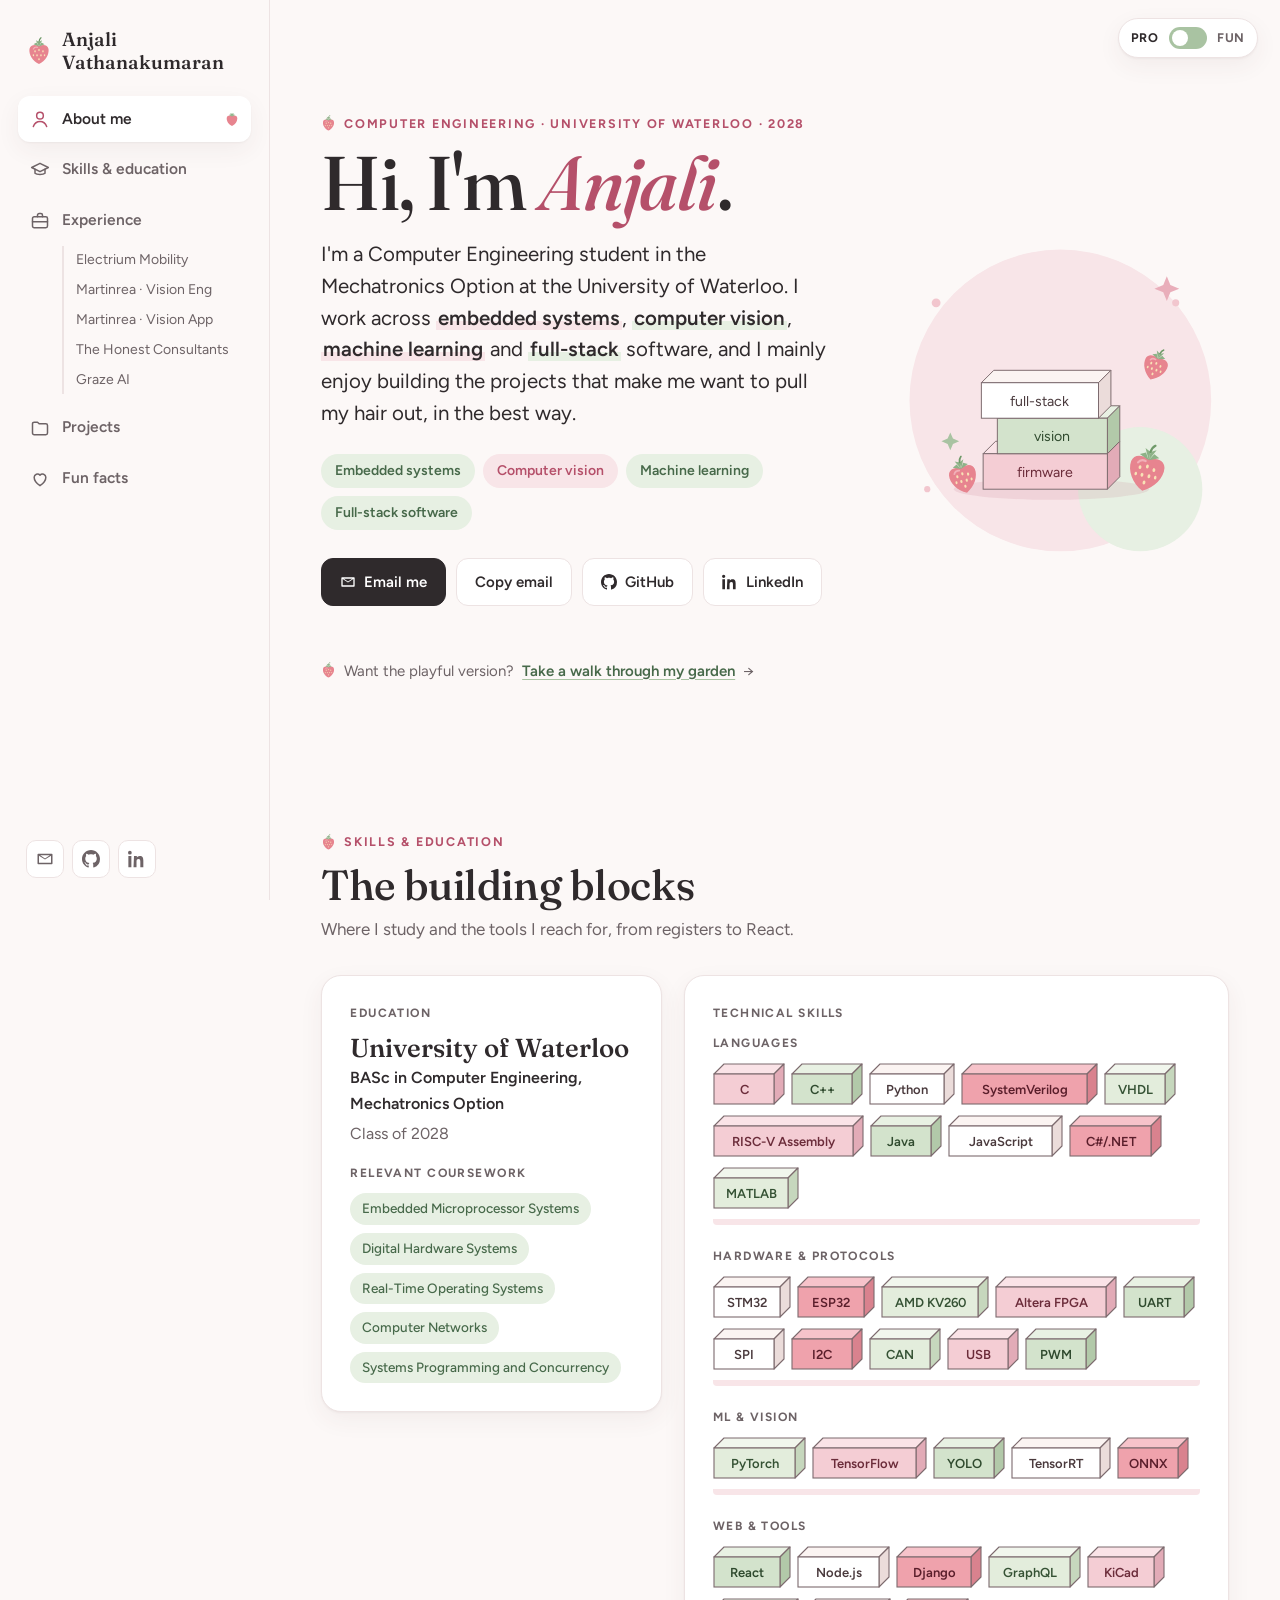
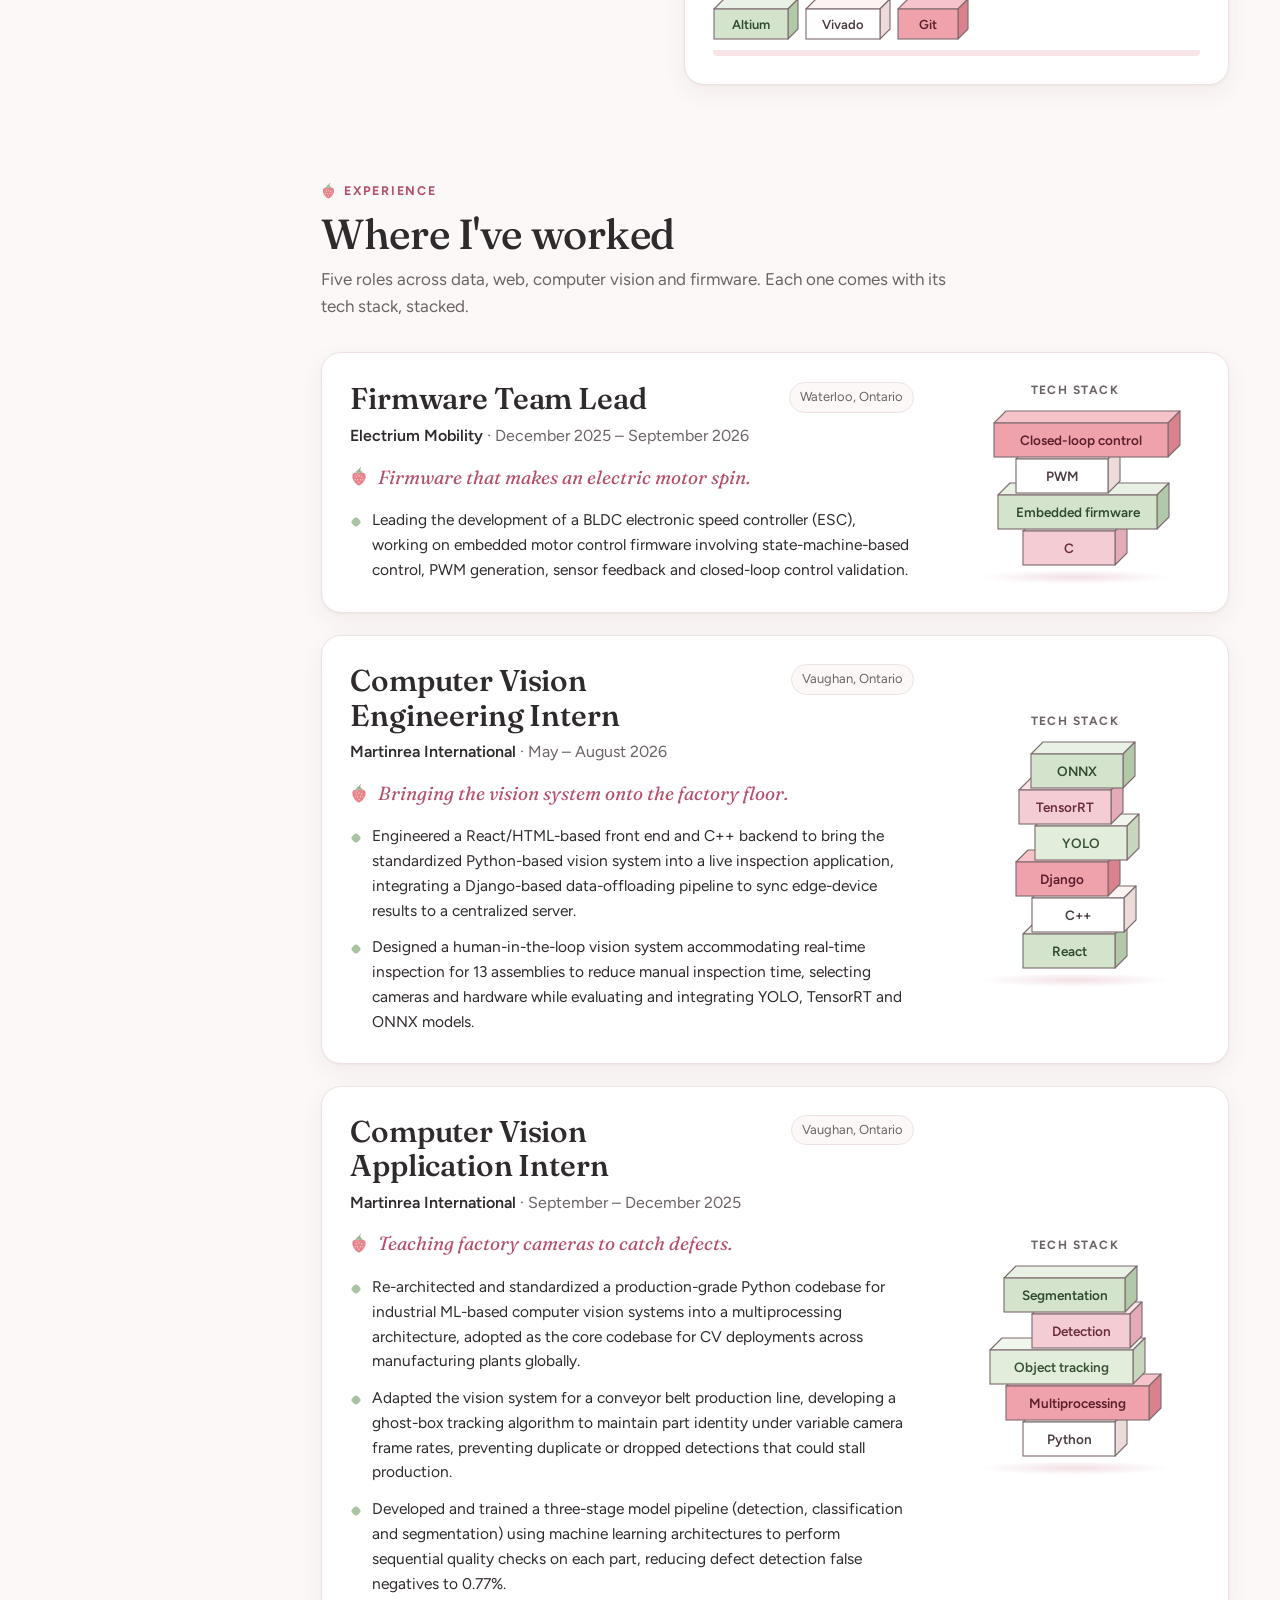
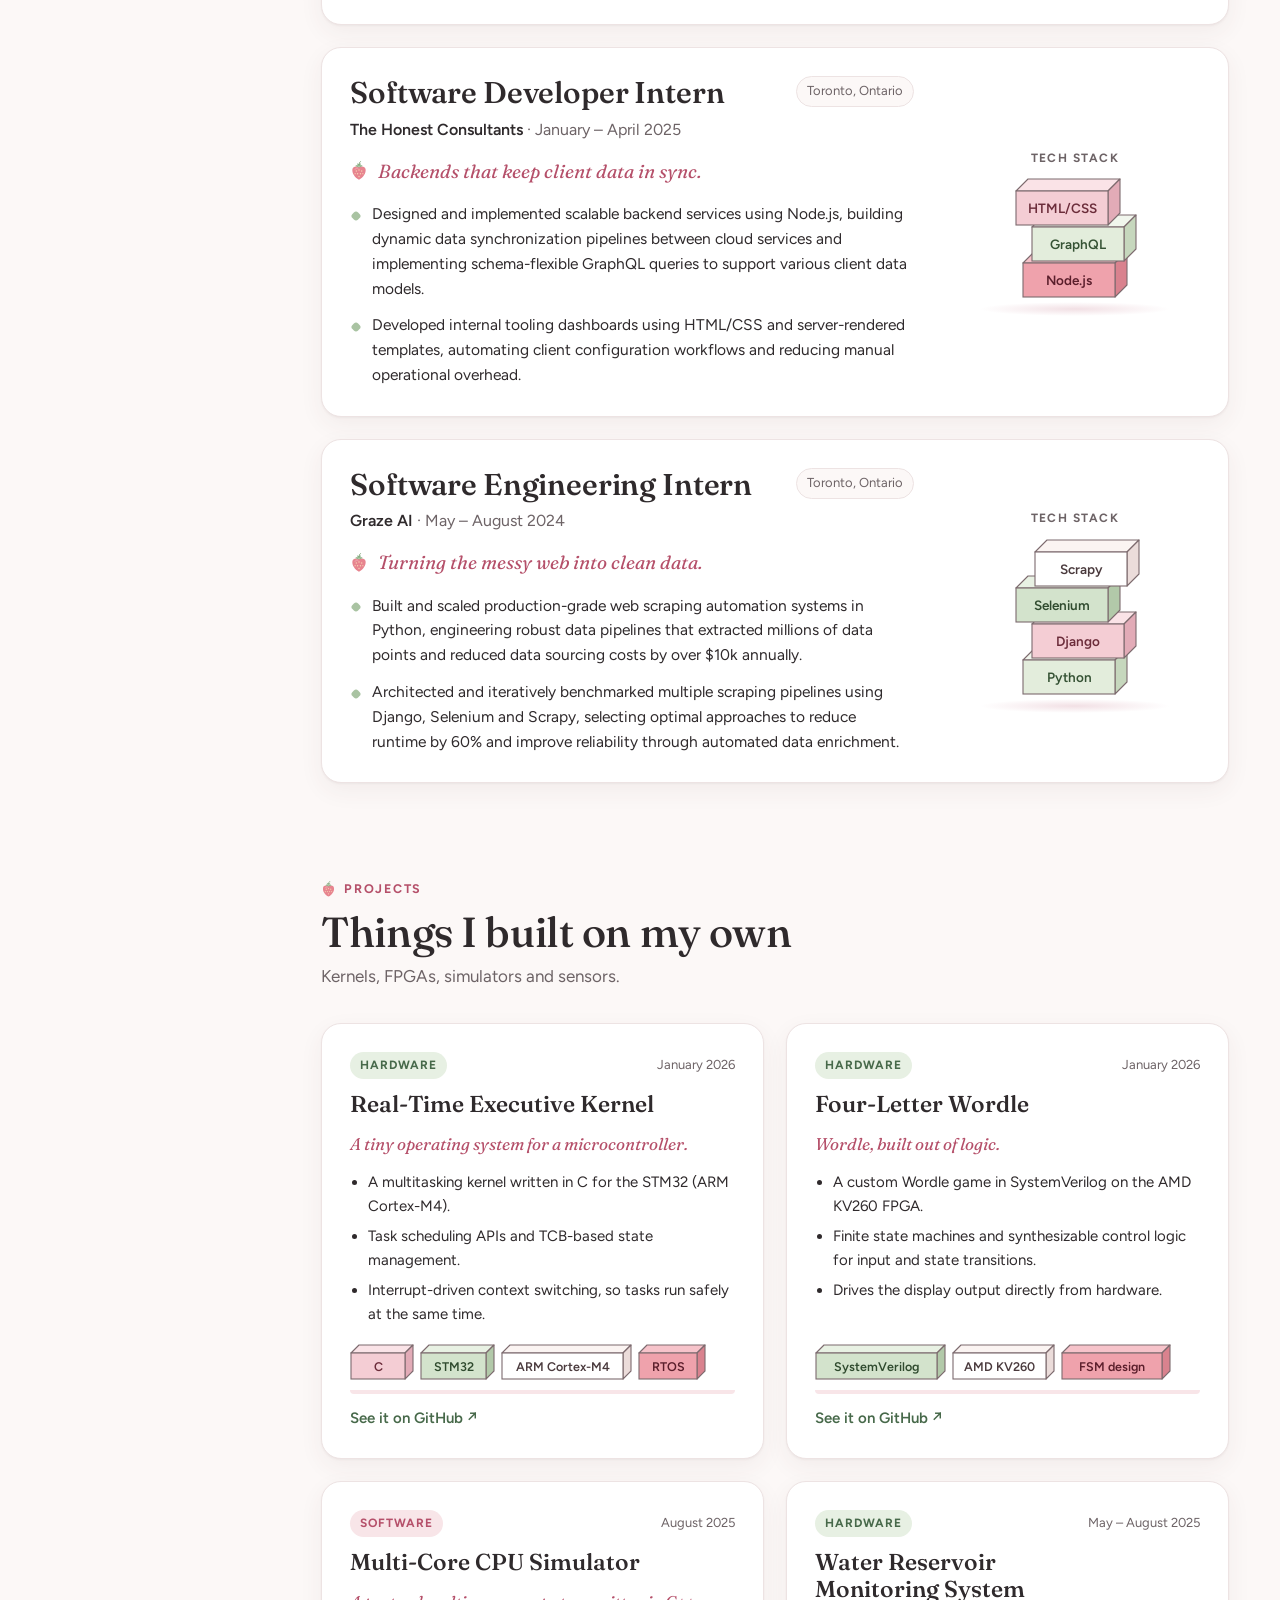
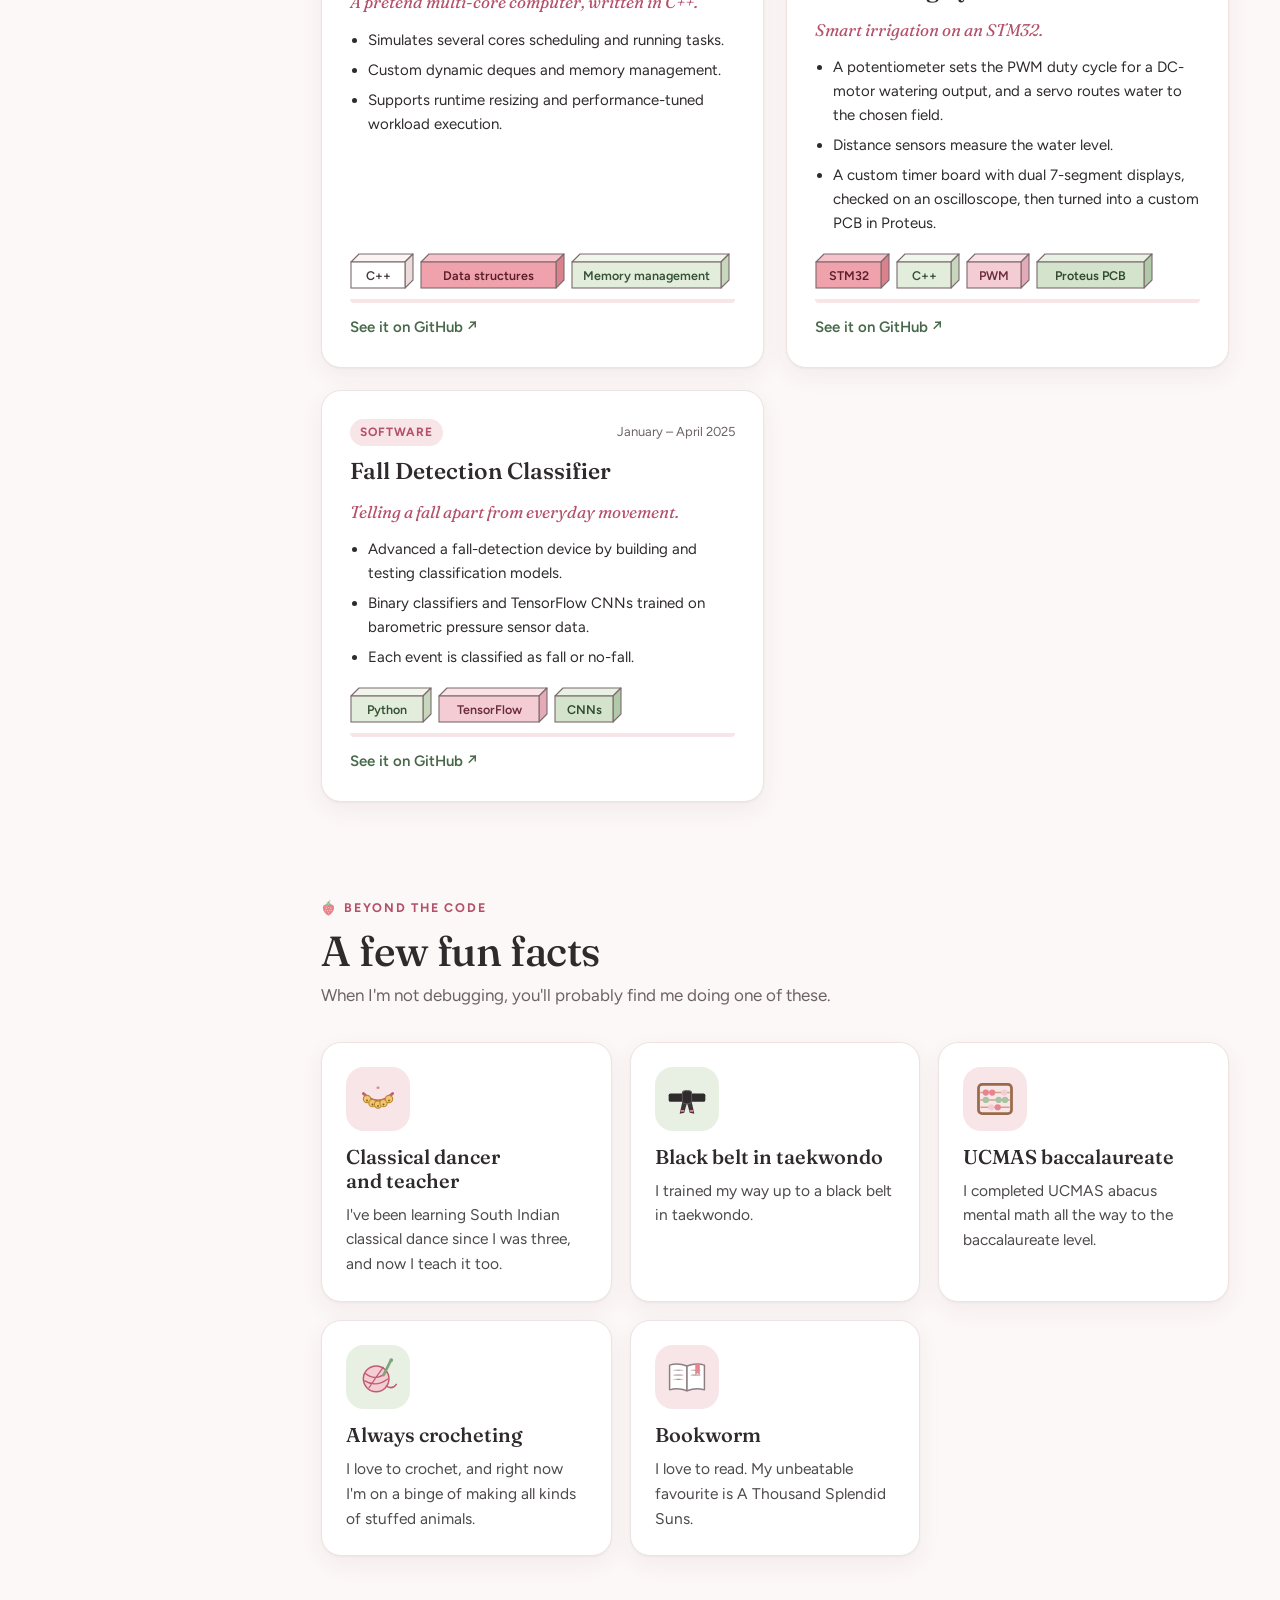
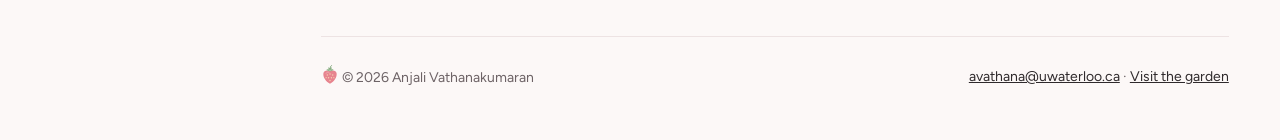
==== commit 4e4f240d: "add fact section" ====
--- a/site/index.html
+++ b/site/index.html
@@ -15,7 +15,7 @@
   <link rel="preconnect" href="https://fonts.googleapis.com">
   <link rel="preconnect" href="https://fonts.gstatic.com" crossorigin>
   <link rel="stylesheet" href="https://fonts.googleapis.com/css2?family=Fraunces:ital,opsz,wght,SOFT@0,9..144,400..650,50;1,9..144,400,50&family=Figtree:wght@400;500;600;700&display=swap">
-  <link rel="stylesheet" href="assets/css/pro.css">
+  <link rel="stylesheet" href="assets/css/pro.css?v=4">
 </head>
 <body>
   <svg width="0" height="0" style="position:absolute" aria-hidden="true">
@@ -30,6 +30,10 @@
 
   <a class="skip" href="#main">Skip to content</a>
 
+  <a class="mode" href="garden.html" aria-label="Switch to Fun mode, a garden">
+    <span class="on">Pro</span><span class="switch" aria-hidden="true"><span></span></span><span>Fun</span>
+  </a>
+
   <div class="shell">
     <nav class="tabs" aria-label="Sections">
       <a class="brand" href="#about"><svg class="berry" aria-hidden="true"><use href="#berry"/></svg><span id="brandName"></span></a>
@@ -43,11 +47,10 @@
           <ul class="sub-list" id="expSubList"></ul></li>
         <li><a class="tab" href="#projects" data-sec="projects">
           <svg viewBox="0 0 24 24" aria-hidden="true"><path d="M3 7a2 2 0 0 1 2-2h4l2 2h8a2 2 0 0 1 2 2v9a2 2 0 0 1-2 2H5a2 2 0 0 1-2-2z"/></svg>Projects</a></li>
+        <li><a class="tab" href="#facts" data-sec="facts">
+          <svg viewBox="0 0 24 24" aria-hidden="true"><path d="M12 20s-7-4.4-7-10a4 4 0 0 1 7-2.6A4 4 0 0 1 19 10c0 5.6-7 10-7 10z"/></svg>Fun facts</a></li>
       </ul>
       <div class="nav-foot">
-        <a class="mode" href="garden.html" aria-label="Switch to Fun mode, a garden">
-          <span class="on">Pro</span><span class="switch" aria-hidden="true"><span></span></span><span>Fun</span>
-        </a>
         <div class="nav-links" id="navLinks"></div>
       </div>
     </nav>
@@ -57,11 +60,12 @@
       <section class="sec" id="skills" aria-labelledby="skillsTitle"></section>
       <section class="sec" id="experience" aria-labelledby="expTitle"></section>
       <section class="sec" id="projects" aria-labelledby="projTitle"></section>
+      <section class="sec" id="facts" aria-labelledby="factsTitle"></section>
       <footer class="foot" id="foot"></footer>
     </main>
   </div>
 
-  <script src="assets/js/data.js"></script>
-  <script src="assets/js/pro.js"></script>
+  <script src="assets/js/data.js?v=4"></script>
+  <script src="assets/js/pro.js?v=4"></script>
 </body>
 </html>
--- a/site/assets/css/pro.css
+++ b/site/assets/css/pro.css
@@ -50,7 +50,8 @@
 .sub-list a:hover { color: var(--ink); }
 .sub-list a[aria-current="true"] { color: var(--pink-deep); border-left-color: var(--pink-deep); font-weight: 600; }
 .nav-foot { margin-top: auto; display: grid; gap: 14px; padding: 0 8px; }
-.mode { display: inline-flex; align-items: center; gap: 10px; justify-self: start; text-decoration: none; font-size: 12.5px; font-weight: 700; letter-spacing: .06em; text-transform: uppercase; color: var(--muted); padding: 8px 12px; border: 1px solid var(--rule); border-radius: 999px; background: var(--surface); }
+/* the Pro/Fun switch sits in the same top-right corner on both pages */
+.mode { position: fixed; top: calc(env(safe-area-inset-top, 0px) + 18px); right: 22px; z-index: 20; box-shadow: var(--shadow); display: inline-flex; align-items: center; gap: 10px; text-decoration: none; font-size: 12.5px; font-weight: 700; letter-spacing: .06em; text-transform: uppercase; color: var(--muted); padding: 8px 12px; border: 1px solid var(--rule); border-radius: 999px; background: var(--surface); }
 .mode .on { color: var(--ink); }
 .mode .switch { width: 38px; height: 22px; border-radius: 999px; background: var(--green); position: relative; }
 .mode .switch span { position: absolute; top: 3px; left: 3px; width: 16px; height: 16px; border-radius: 50%; background: #FFFFFF; transition: transform .2s; }
@@ -145,6 +146,17 @@
 .proj .more { font-weight: 600; color: var(--green-deep); text-decoration: none; font-size: 15px; }
 .proj .more:hover { text-decoration: underline; }
 
+/* fun facts */
+.facts-grid { display: grid; grid-template-columns: repeat(auto-fill, minmax(240px, 1fr)); gap: 18px; }
+.fact { display: grid; gap: 10px; align-content: start; padding: 24px; }
+.fact-icon { width: 64px; height: 64px; border-radius: 18px; background: var(--pink-soft); display: grid; place-items: center; }
+.fact:nth-child(even) .fact-icon { background: var(--green-soft); }
+.fact-icon svg { width: 44px; height: 44px; }
+.fact h3 { margin: 4px 0 0; font-family: var(--display); font-weight: 550; font-size: 20px; line-height: 1.2; }
+.fact p { margin: 0; color: var(--ink); opacity: .85; font-size: 15.5px; }
+.kw { font-weight: 600; color: var(--ink); background: linear-gradient(transparent 62%, var(--pink-soft) 62%); padding: 0 2px; }
+.kw.g { background: linear-gradient(transparent 62%, var(--green-soft) 62%); }
+
 /* footer */
 .foot { margin: 56px 0 10px; padding-top: 28px; border-top: 1px solid var(--rule); display: flex; flex-wrap: wrap; justify-content: space-between; align-items: center; gap: 12px; color: var(--muted); font-size: 14px; }
 .foot .berry { font-size: 18px; vertical-align: -3px; }
@@ -160,8 +172,9 @@
   .tab { white-space: nowrap; padding: 8px 12px; font-size: 14px; }
   .tab svg { display: none; }
   .tab[aria-current="true"]::after { display: none; }
-  .nav-foot { margin: 0 0 0 auto; padding: 0; }
-  .mode { white-space: nowrap; }
+  .nav-foot { display: none; }
+  .tabs { padding-right: 130px; }
+  .mode { top: calc(env(safe-area-inset-top, 0px) + 9px); right: 12px; padding: 6px 10px; }
   .sec { padding-block: 48px 12px; scroll-margin-top: 64px; }
   .hero { grid-template-columns: 1fr; min-height: 0; padding-top: 32px; gap: 10px; }
   .hero-art { max-width: 240px; order: -1; justify-self: start; }
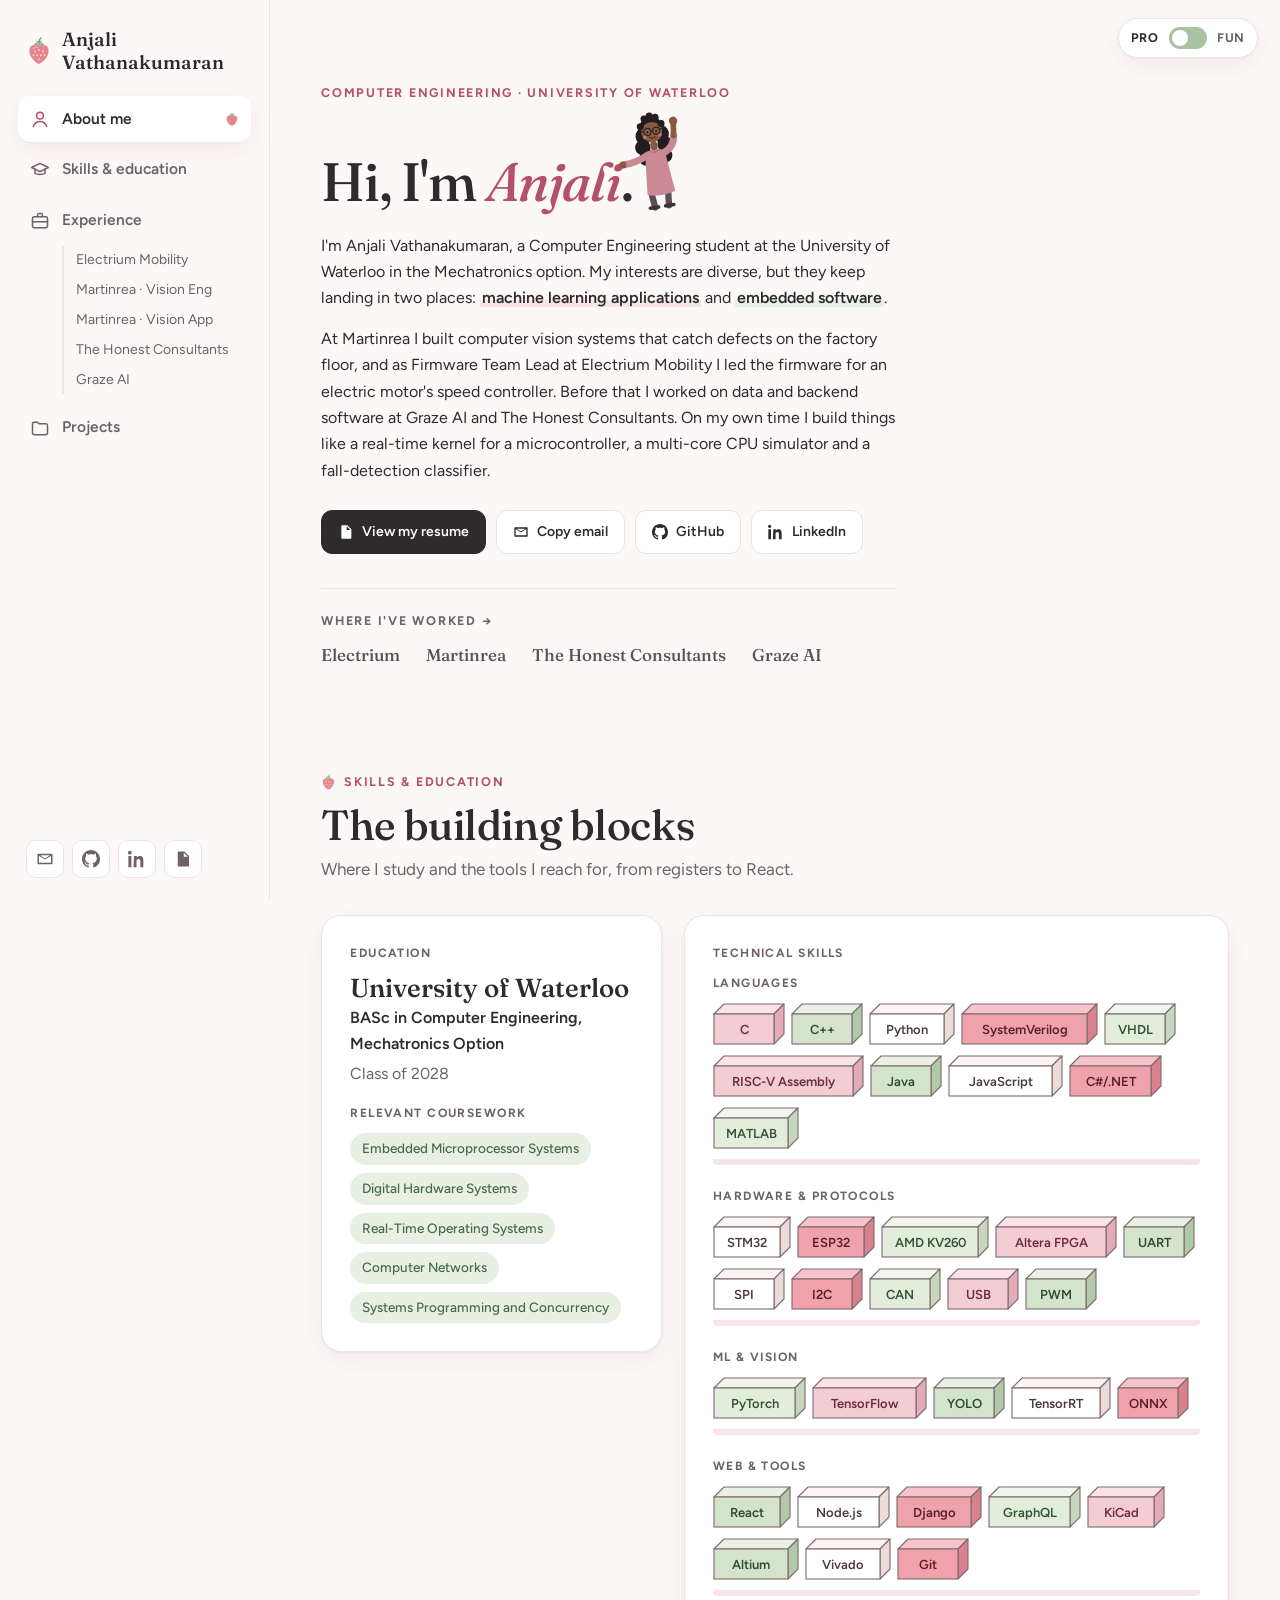
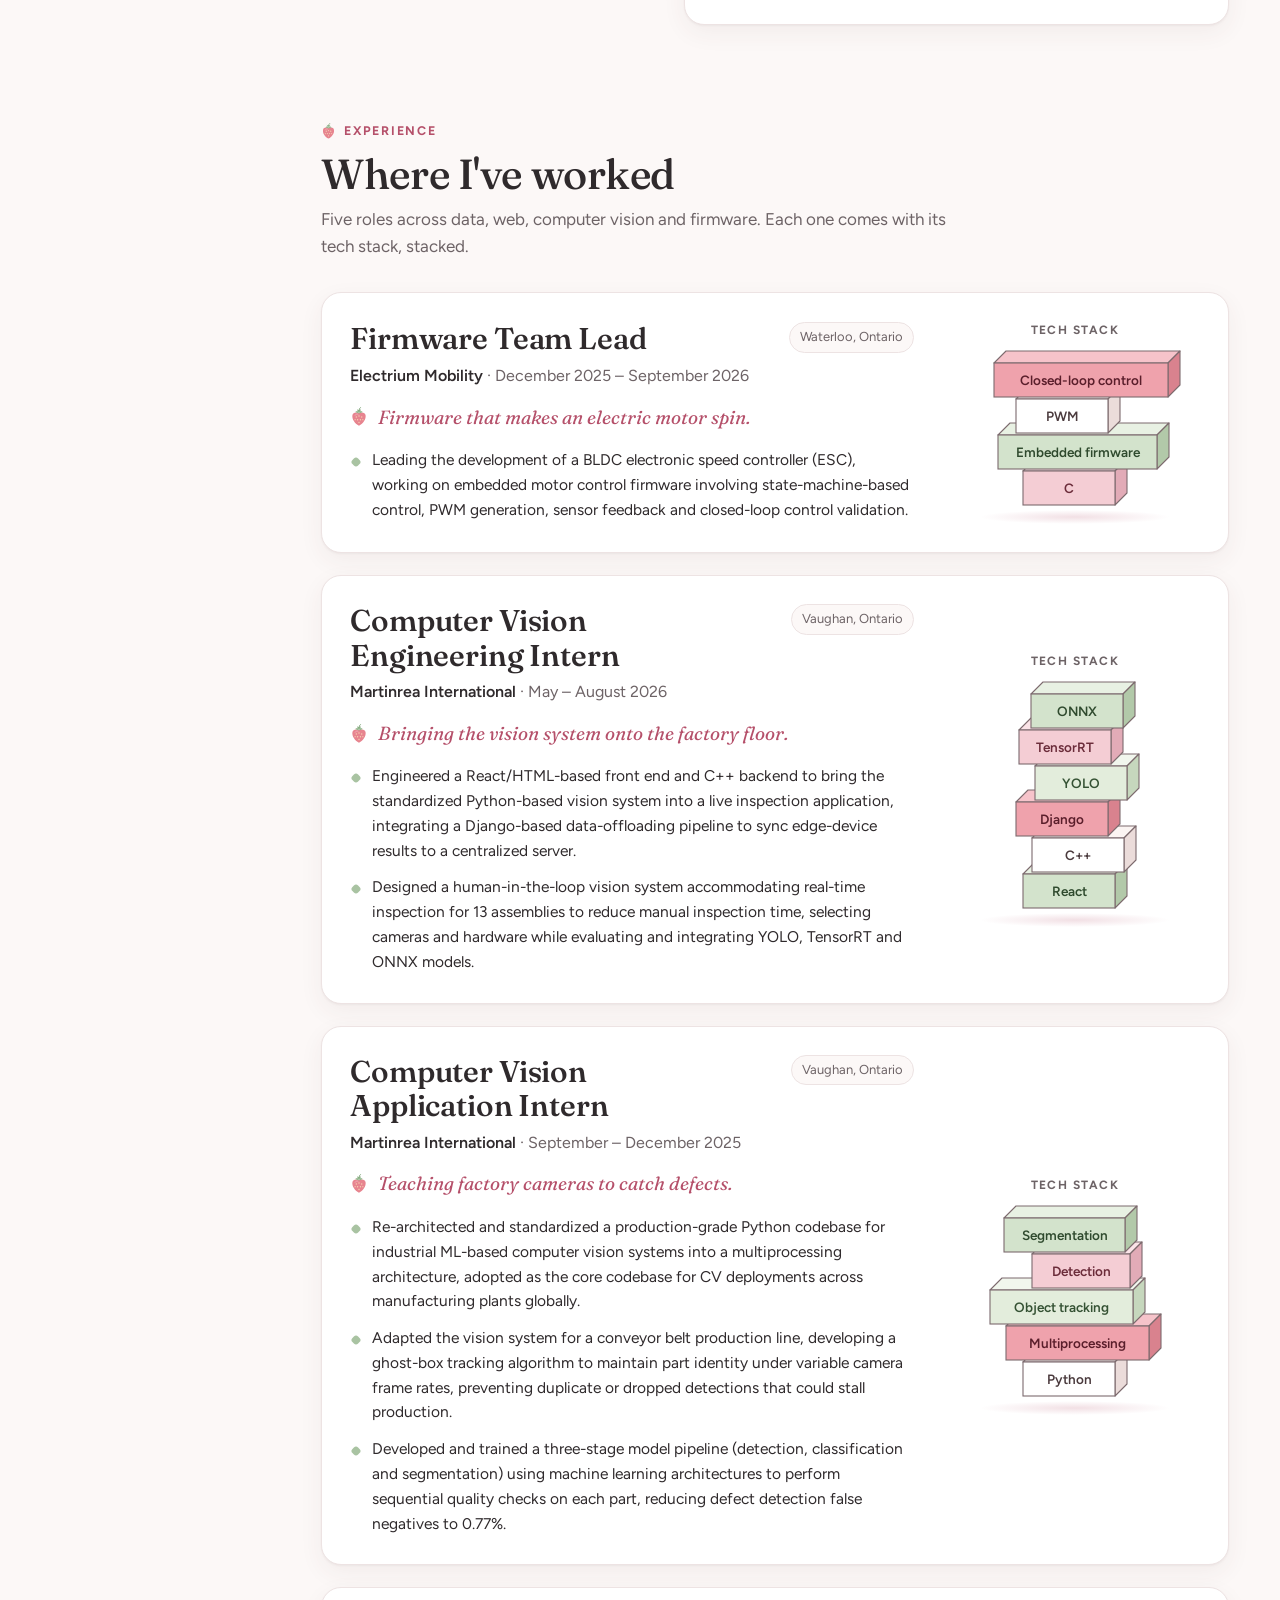
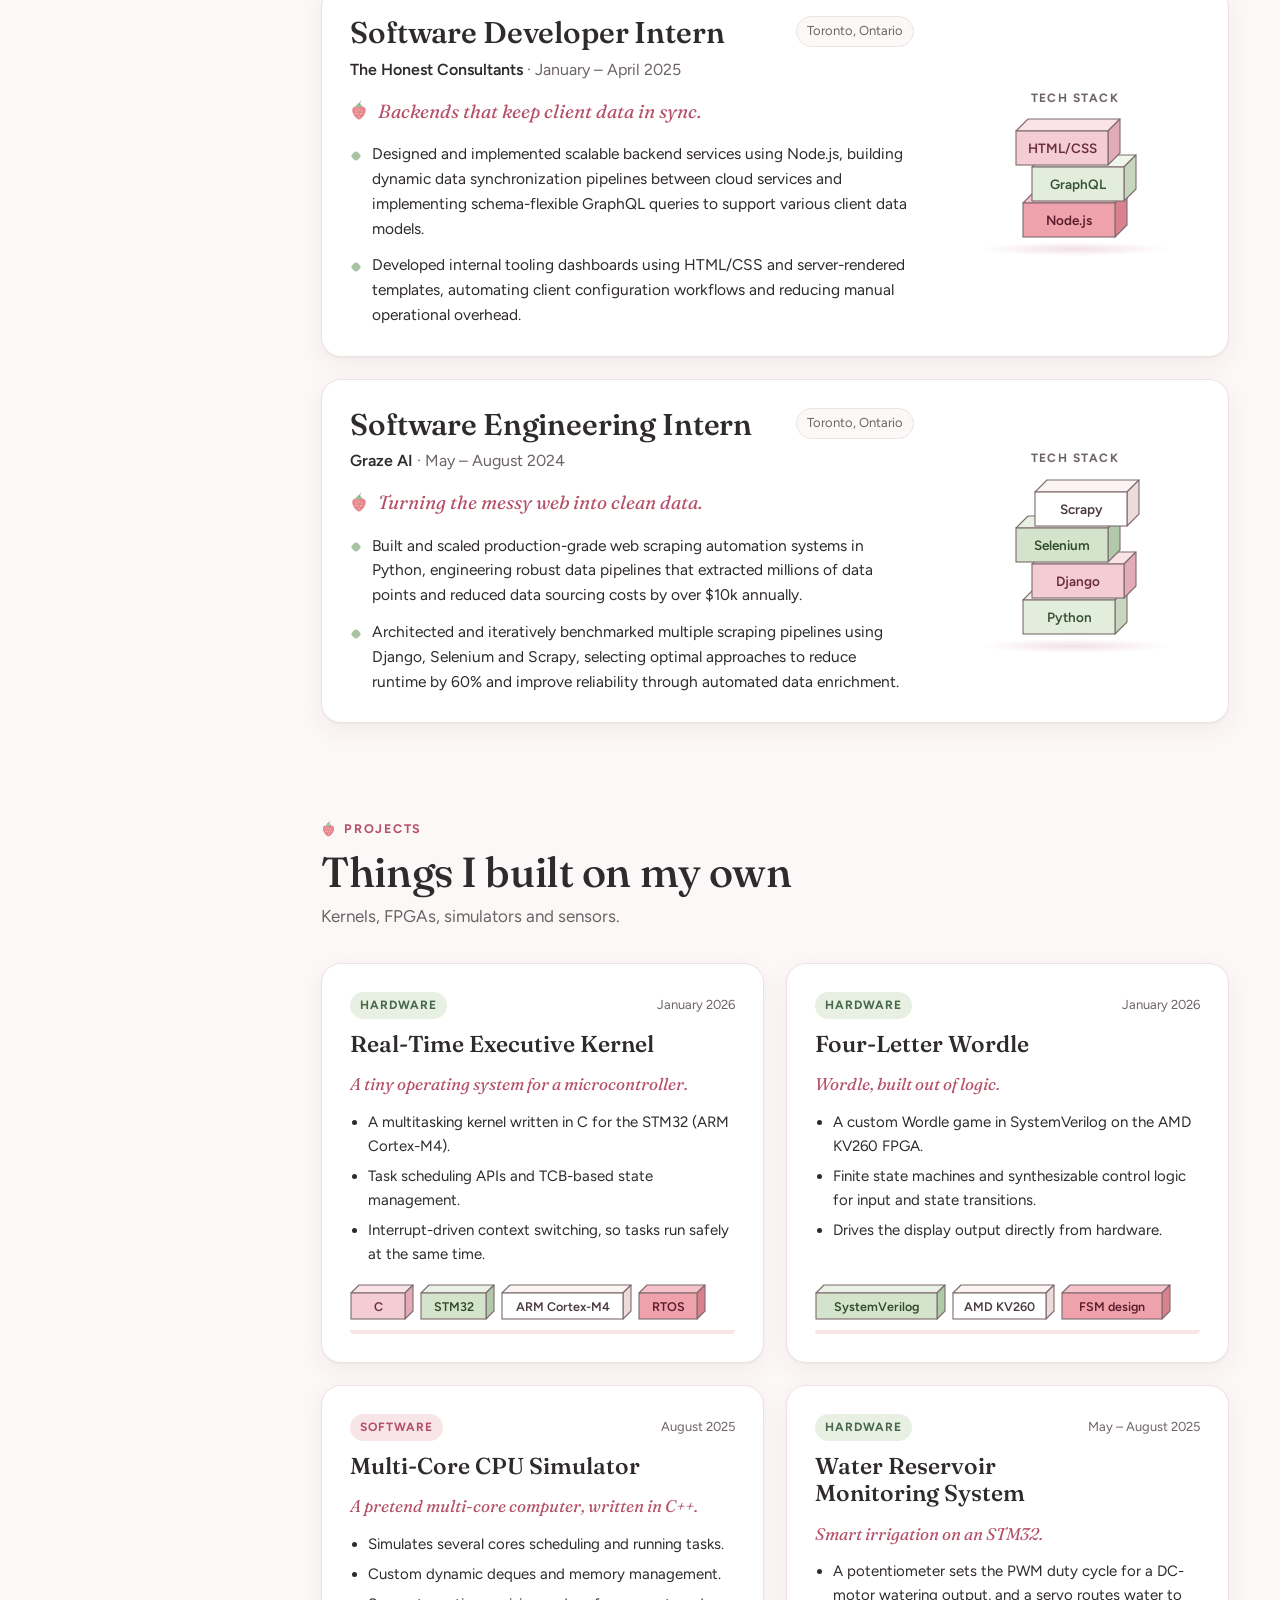
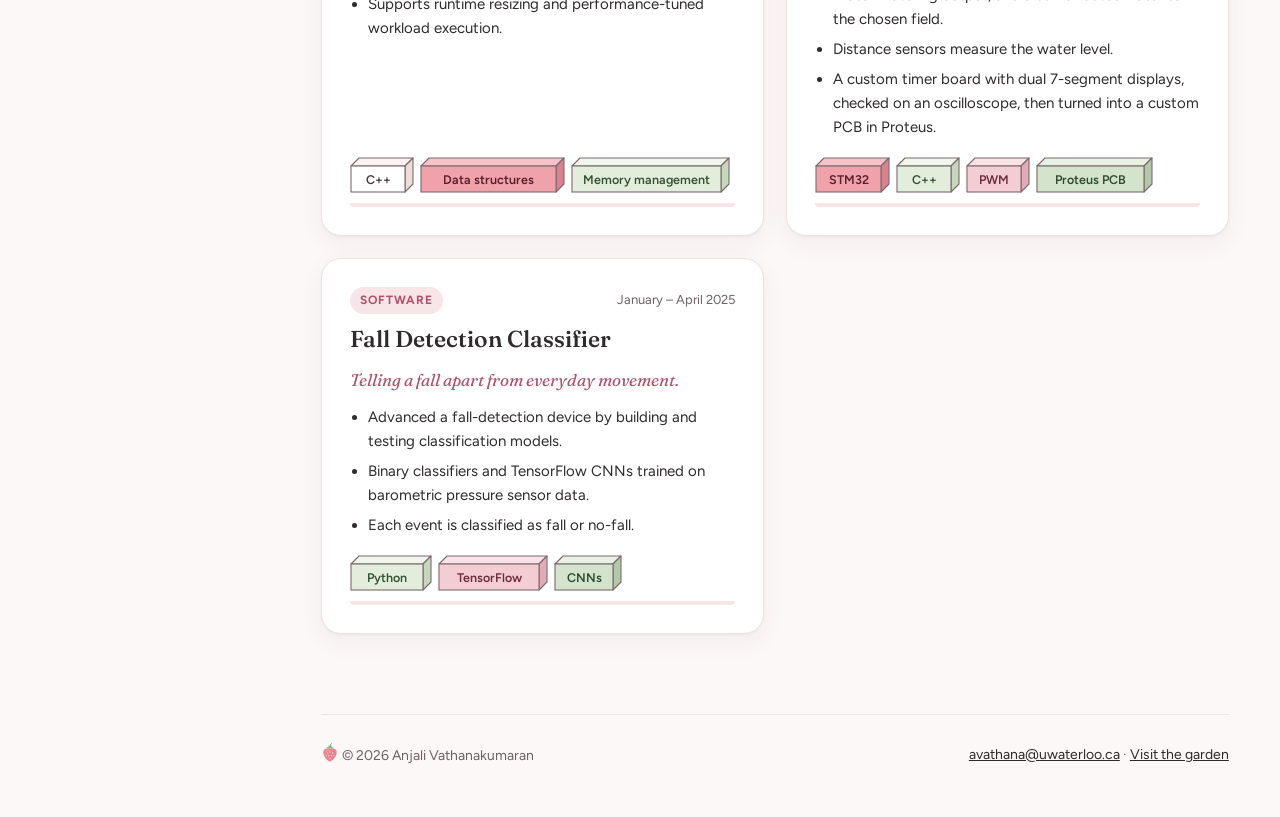
==== commit dca1877d: "adjusted about me page" ====
--- a/site/index.html
+++ b/site/index.html
@@ -15,7 +15,7 @@
   <link rel="preconnect" href="https://fonts.googleapis.com">
   <link rel="preconnect" href="https://fonts.gstatic.com" crossorigin>
   <link rel="stylesheet" href="https://fonts.googleapis.com/css2?family=Fraunces:ital,opsz,wght,SOFT@0,9..144,400..650,50;1,9..144,400,50&family=Figtree:wght@400;500;600;700&display=swap">
-  <link rel="stylesheet" href="assets/css/pro.css?v=4">
+  <link rel="stylesheet" href="assets/css/pro.css?v=5">
 </head>
 <body>
   <svg width="0" height="0" style="position:absolute" aria-hidden="true">
@@ -47,8 +47,6 @@
           <ul class="sub-list" id="expSubList"></ul></li>
         <li><a class="tab" href="#projects" data-sec="projects">
           <svg viewBox="0 0 24 24" aria-hidden="true"><path d="M3 7a2 2 0 0 1 2-2h4l2 2h8a2 2 0 0 1 2 2v9a2 2 0 0 1-2 2H5a2 2 0 0 1-2-2z"/></svg>Projects</a></li>
-        <li><a class="tab" href="#facts" data-sec="facts">
-          <svg viewBox="0 0 24 24" aria-hidden="true"><path d="M12 20s-7-4.4-7-10a4 4 0 0 1 7-2.6A4 4 0 0 1 19 10c0 5.6-7 10-7 10z"/></svg>Fun facts</a></li>
       </ul>
       <div class="nav-foot">
         <div class="nav-links" id="navLinks"></div>
@@ -60,12 +58,11 @@
       <section class="sec" id="skills" aria-labelledby="skillsTitle"></section>
       <section class="sec" id="experience" aria-labelledby="expTitle"></section>
       <section class="sec" id="projects" aria-labelledby="projTitle"></section>
-      <section class="sec" id="facts" aria-labelledby="factsTitle"></section>
       <footer class="foot" id="foot"></footer>
     </main>
   </div>
 
-  <script src="assets/js/data.js?v=4"></script>
-  <script src="assets/js/pro.js?v=4"></script>
+  <script src="assets/js/data.js?v=5"></script>
+  <script src="assets/js/pro.js?v=5"></script>
 </body>
 </html>
--- a/site/assets/css/pro.css
+++ b/site/assets/css/pro.css
@@ -71,25 +71,37 @@
 .sec-lead { margin: 0 0 32px; color: var(--muted); font-size: 17px; max-width: 60ch; }
 
 /* hero / about */
-.hero { padding-top: 64px; display: grid; grid-template-columns: minmax(0, 1.3fr) minmax(220px, .9fr); gap: 40px; align-items: center; min-height: min(92vh, 760px); }
-.hero > * { min-width: 0; }
-.hero h1 { margin: 0 0 18px; font-family: var(--display); font-weight: 500; font-size: clamp(44px, 6vw, 76px); line-height: 1.02; letter-spacing: -.02em; }
+.hero { padding-top: 72px; min-height: min(86vh, 700px); display: flex; align-items: center; }
+.hero-copy { max-width: 640px; }
+.hero h1 { margin: .75em 0 22px; font-family: var(--display); font-weight: 500; font-size: clamp(36px, 4.4vw, 54px); line-height: 1.05; letter-spacing: -.02em; }
 .hero h1 em { font-style: italic; color: var(--pink-deep); }
-.hero .lead { font-size: clamp(18px, 1.6vw, 21px); line-height: 1.55; max-width: 34em; margin: 0 0 24px; }
+.hero .name { position: relative; display: inline-block; white-space: nowrap; padding-right: 1.2em; }
+.hero .lead { font-size: clamp(15.5px, 1.25vw, 17px); line-height: 1.65; max-width: 36em; margin: 0 0 14px; }
+.hero .lead + .actions { margin-top: 26px; }
+.worked { margin-top: 34px; padding-top: 18px; border-top: 1px solid var(--rule); }
+.worked-title { display: inline-block; margin-bottom: 10px; font-size: 12.5px; font-weight: 700; letter-spacing: .14em; text-transform: uppercase; color: var(--muted); text-decoration: none; }
+.worked-title:hover { color: var(--pink-deep); }
+.worked ul { list-style: none; margin: 0; padding: 0; display: flex; flex-wrap: wrap; gap: 8px 26px; }
+.worked li { font-family: var(--display); font-size: 17px; font-weight: 500; color: var(--ink); opacity: .8; }
+
+/* the little waving me */
+.girl { position: absolute; left: calc(100% - 1.32em); bottom: .04em; width: 1.3em; height: 1.95em; overflow: visible; pointer-events: none; }
+.girl-body { transform-origin: 52px 147px; transform-box: view-box; transform: rotate(-9deg); }
+.girl-wave { transform-origin: 66px 70px; transform-box: view-box; animation: wave 2.6s ease-in-out infinite; }
+.girl-eyes { transform-origin: 52px 39.5px; transform-box: view-box; animation: blink 5s infinite; }
+@keyframes wave { 0%, 55%, 100% { transform: rotate(0); } 62% { transform: rotate(-16deg); } 70% { transform: rotate(10deg); } 78% { transform: rotate(-14deg); } 86% { transform: rotate(8deg); } }
+@keyframes blink { 0%, 94%, 100% { transform: scaleY(1); } 96% { transform: scaleY(.1); } }
 .pills { display: flex; flex-wrap: wrap; gap: 8px; margin: 0 0 28px; }
 .pill { font-size: 14px; font-weight: 600; padding: 6px 14px; border-radius: 999px; background: var(--green-soft); color: var(--green-deep); }
 .pill:nth-child(2) { background: var(--pink-soft); color: var(--pink-deep); }
 .actions { display: flex; flex-wrap: wrap; gap: 10px; align-items: center; }
-.btn { display: inline-flex; align-items: center; gap: 8px; padding: 11px 18px; border-radius: 12px; border: 1px solid var(--rule); background: var(--surface); font: inherit; font-weight: 600; font-size: 15px; text-decoration: none; cursor: pointer; color: var(--ink); }
+.btn { display: inline-flex; align-items: center; gap: 8px; padding: 10px 16px; border-radius: 11px; border: 1px solid var(--rule); background: var(--surface); font: inherit; font-weight: 600; font-size: 14px; text-decoration: none; cursor: pointer; color: var(--ink); }
 .btn:hover { border-color: var(--pink); }
 .btn.primary { background: var(--ink); color: #FFFFFF; border-color: var(--ink); }
 .btn.primary:hover { background: #463E41; }
 .btn svg { width: 16px; height: 16px; fill: currentColor; }
-.fun-link { display: inline-flex; align-items: center; gap: 8px; margin-top: 26px; color: var(--muted); font-size: 15px; text-decoration: none; }
-.fun-link b { color: var(--green-deep); font-weight: 600; text-decoration: underline; text-underline-offset: 3px; text-decoration-color: var(--green); }
-.hero-art { width: 100%; max-width: 420px; justify-self: center; aspect-ratio: 1 / 1; }
-.hero-art svg { width: 100%; height: 100%; display: block; }
 .copy-note { font-size: 13px; color: var(--green-deep); min-height: 1.4em; margin: 8px 0 0; }
+.copy-note:empty { margin: 0; min-height: 0; }
 
 /* skills & education */
 .skills-grid { display: grid; grid-template-columns: minmax(260px, 1fr) minmax(0, 1.6fr); gap: 22px; align-items: start; }
@@ -146,14 +158,6 @@
 .proj .more { font-weight: 600; color: var(--green-deep); text-decoration: none; font-size: 15px; }
 .proj .more:hover { text-decoration: underline; }
 
-/* fun facts */
-.facts-grid { display: grid; grid-template-columns: repeat(auto-fill, minmax(240px, 1fr)); gap: 18px; }
-.fact { display: grid; gap: 10px; align-content: start; padding: 24px; }
-.fact-icon { width: 64px; height: 64px; border-radius: 18px; background: var(--pink-soft); display: grid; place-items: center; }
-.fact:nth-child(even) .fact-icon { background: var(--green-soft); }
-.fact-icon svg { width: 44px; height: 44px; }
-.fact h3 { margin: 4px 0 0; font-family: var(--display); font-weight: 550; font-size: 20px; line-height: 1.2; }
-.fact p { margin: 0; color: var(--ink); opacity: .85; font-size: 15.5px; }
 .kw { font-weight: 600; color: var(--ink); background: linear-gradient(transparent 62%, var(--pink-soft) 62%); padding: 0 2px; }
 .kw.g { background: linear-gradient(transparent 62%, var(--green-soft) 62%); }
 
@@ -176,8 +180,7 @@
   .tabs { padding-right: 130px; }
   .mode { top: calc(env(safe-area-inset-top, 0px) + 9px); right: 12px; padding: 6px 10px; }
   .sec { padding-block: 48px 12px; scroll-margin-top: 64px; }
-  .hero { grid-template-columns: 1fr; min-height: 0; padding-top: 32px; gap: 10px; }
-  .hero-art { max-width: 240px; order: -1; justify-self: start; }
+  .hero { min-height: 0; padding-top: 40px; }
   .skills-grid { grid-template-columns: 1fr; }
   .job { grid-template-columns: 1fr; gap: 24px; scroll-margin-top: 72px; }
   .job-head { flex-direction: column; }
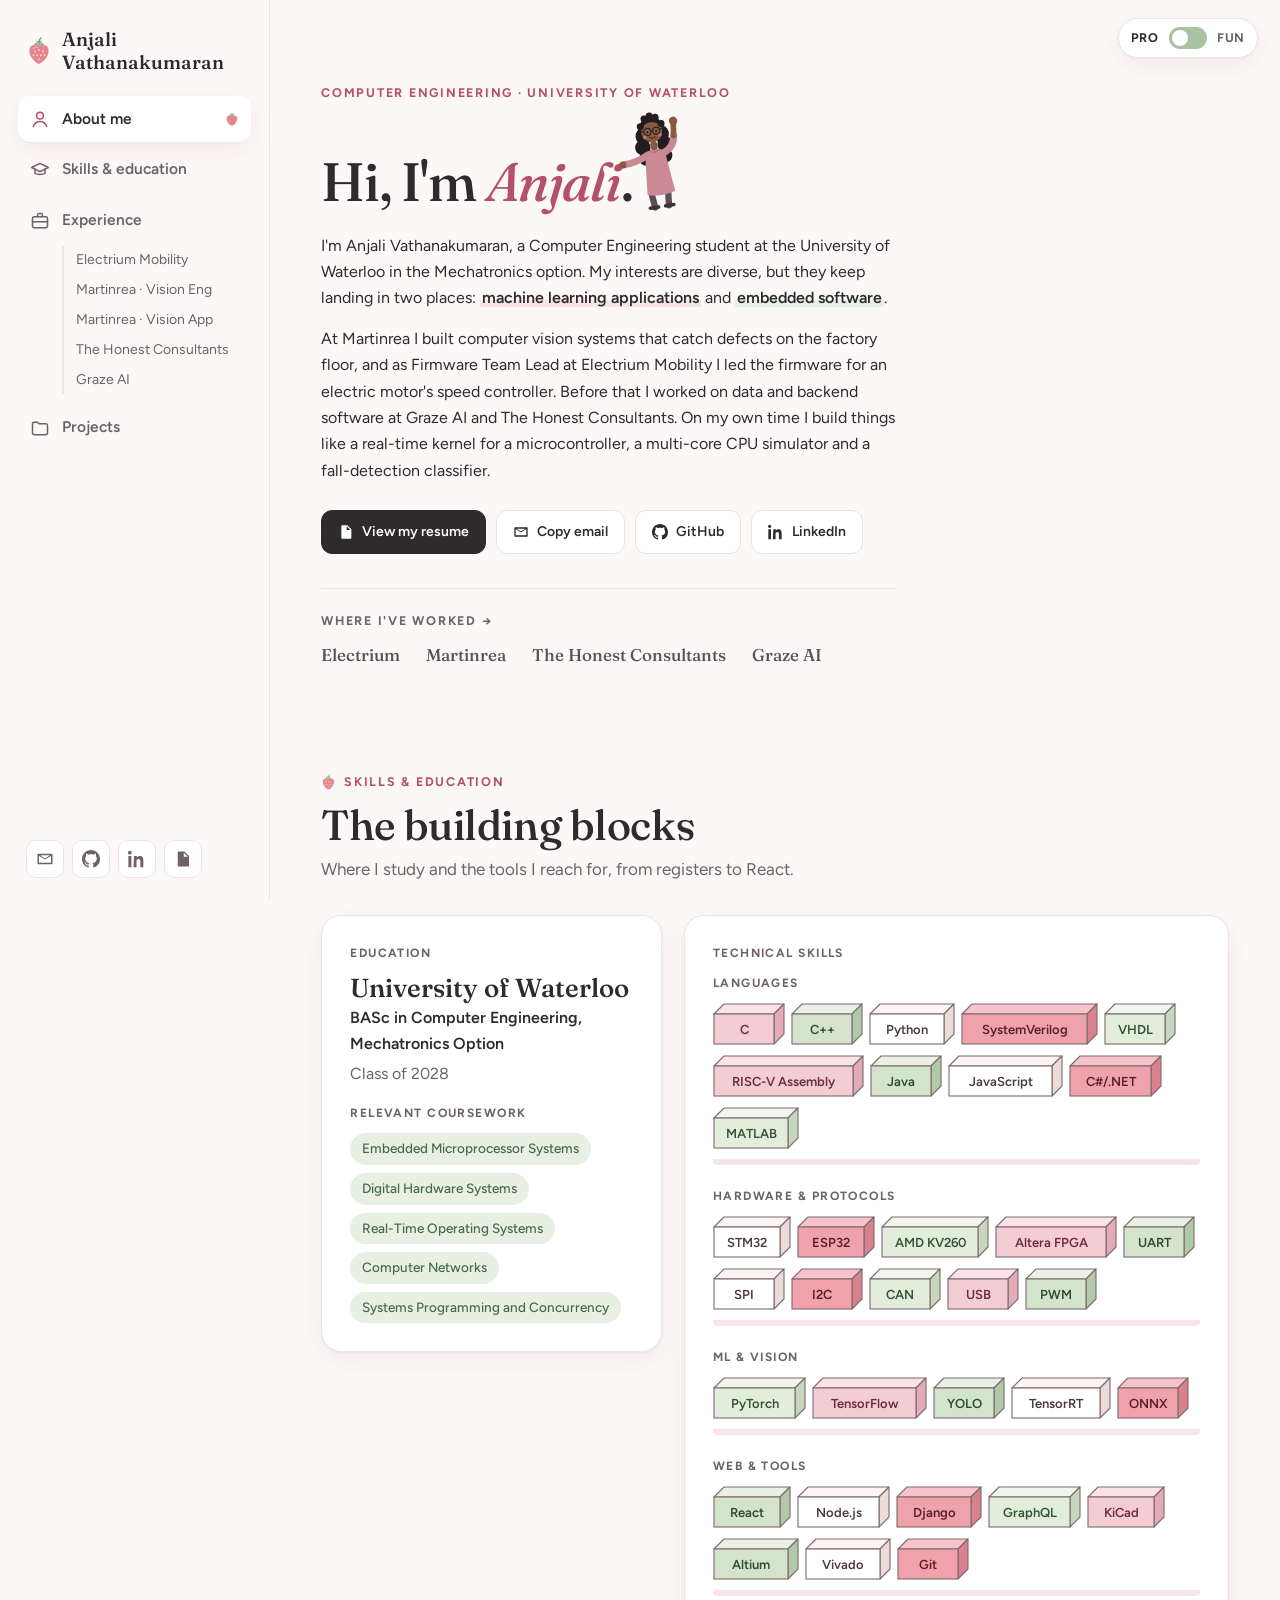
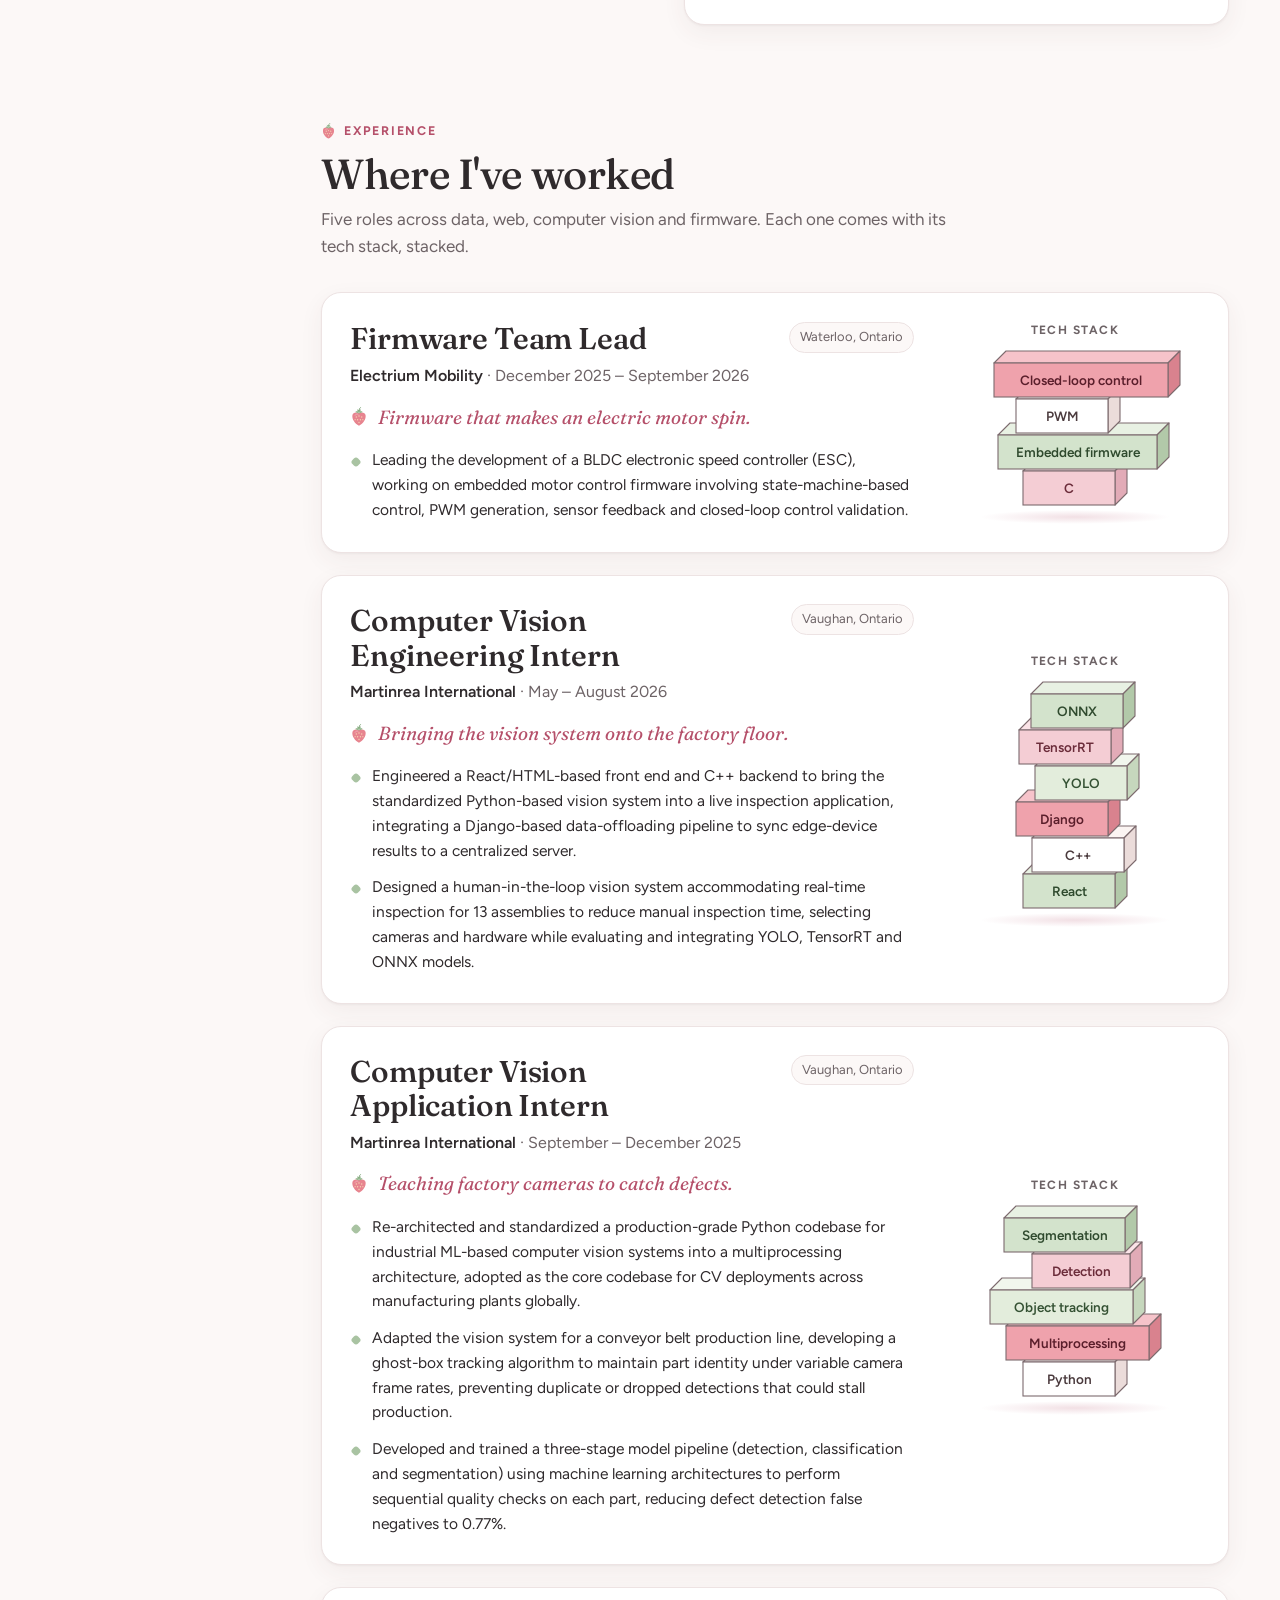
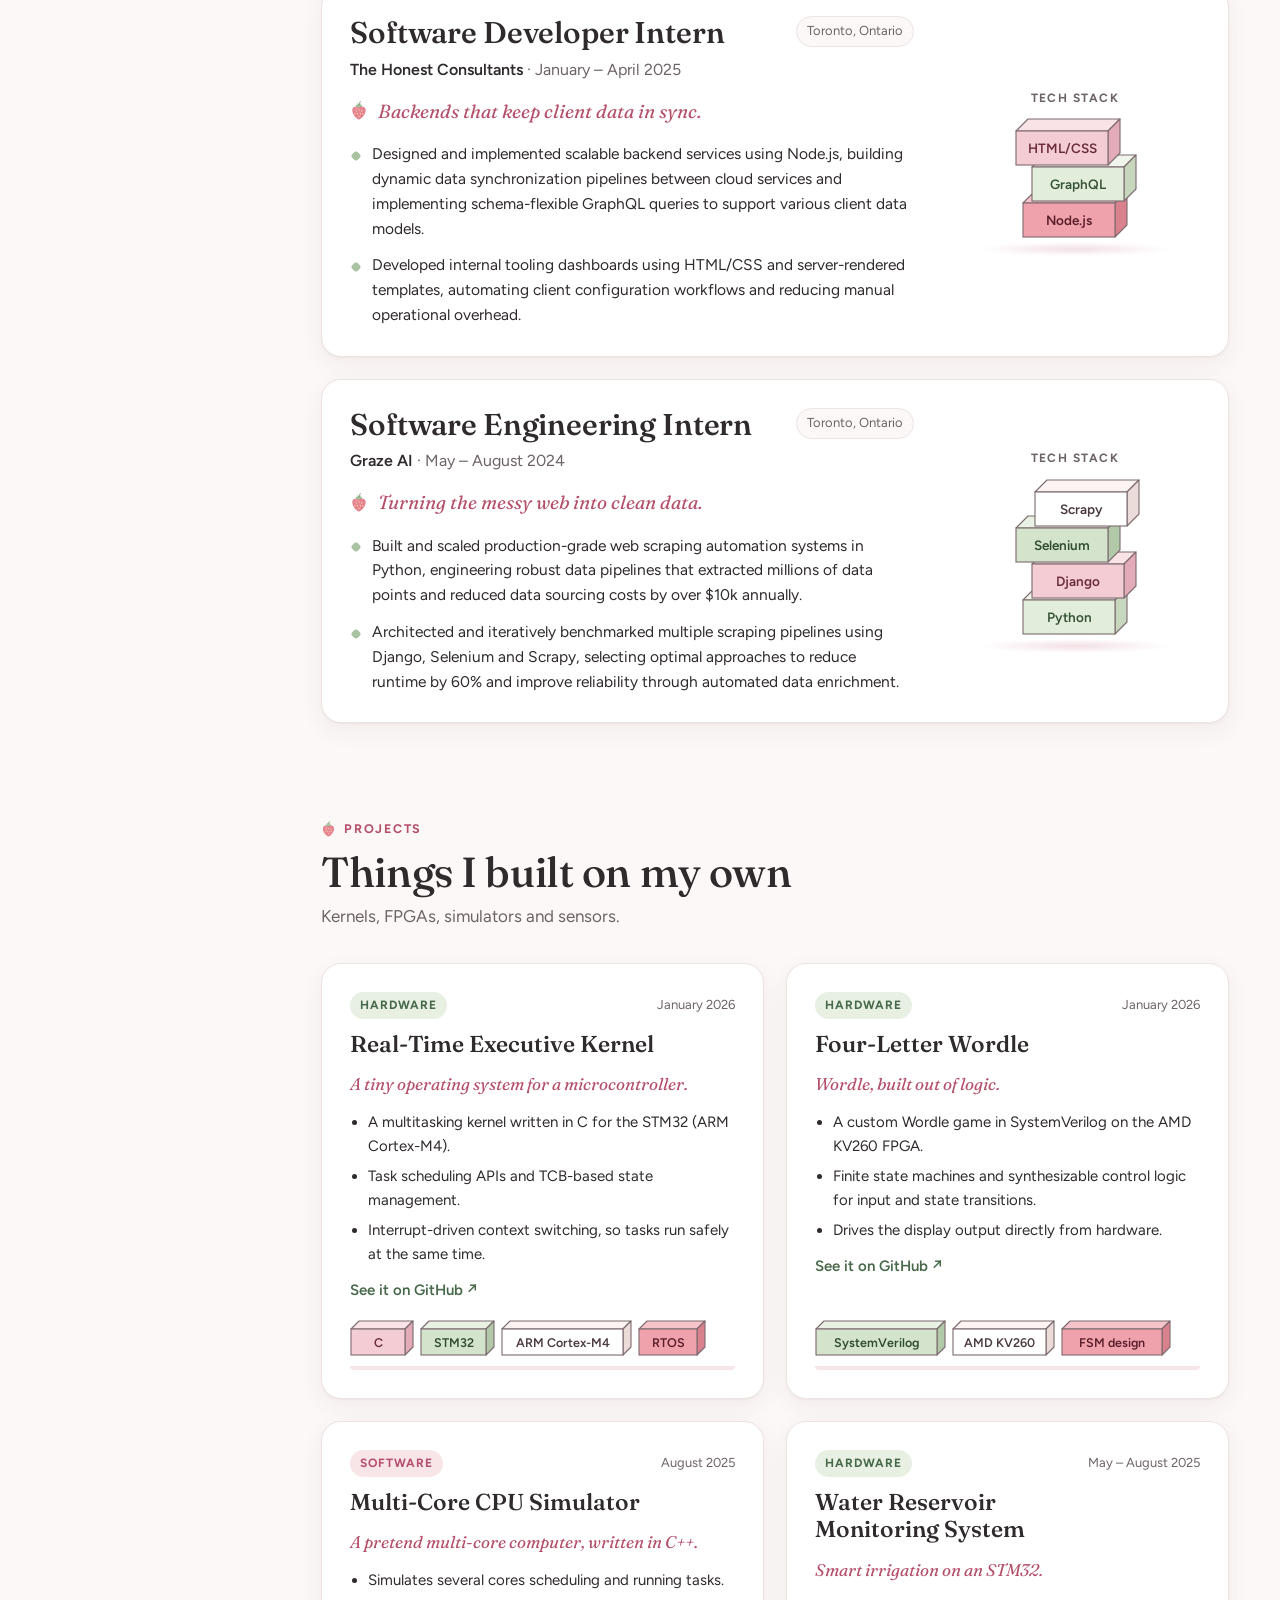
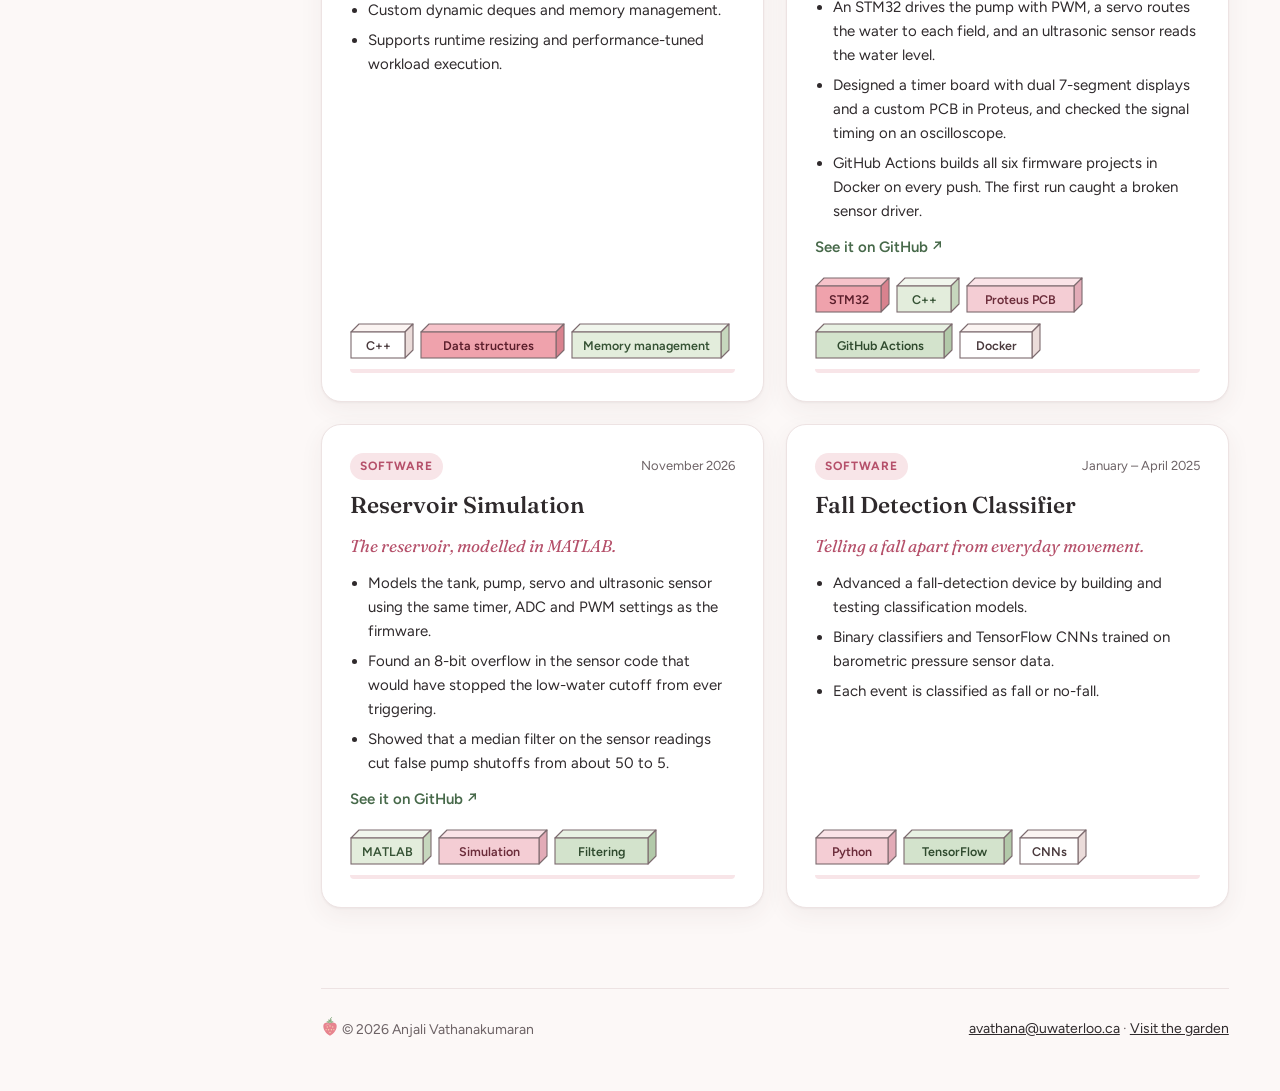
==== commit 472ff321: "refined projects" ====
--- a/site/index.html
+++ b/site/index.html
@@ -62,7 +62,7 @@
     </main>
   </div>
 
-  <script src="assets/js/data.js?v=5"></script>
-  <script src="assets/js/pro.js?v=5"></script>
+  <script src="assets/js/data.js?v=6"></script>
+  <script src="assets/js/pro.js?v=6"></script>
 </body>
 </html>
